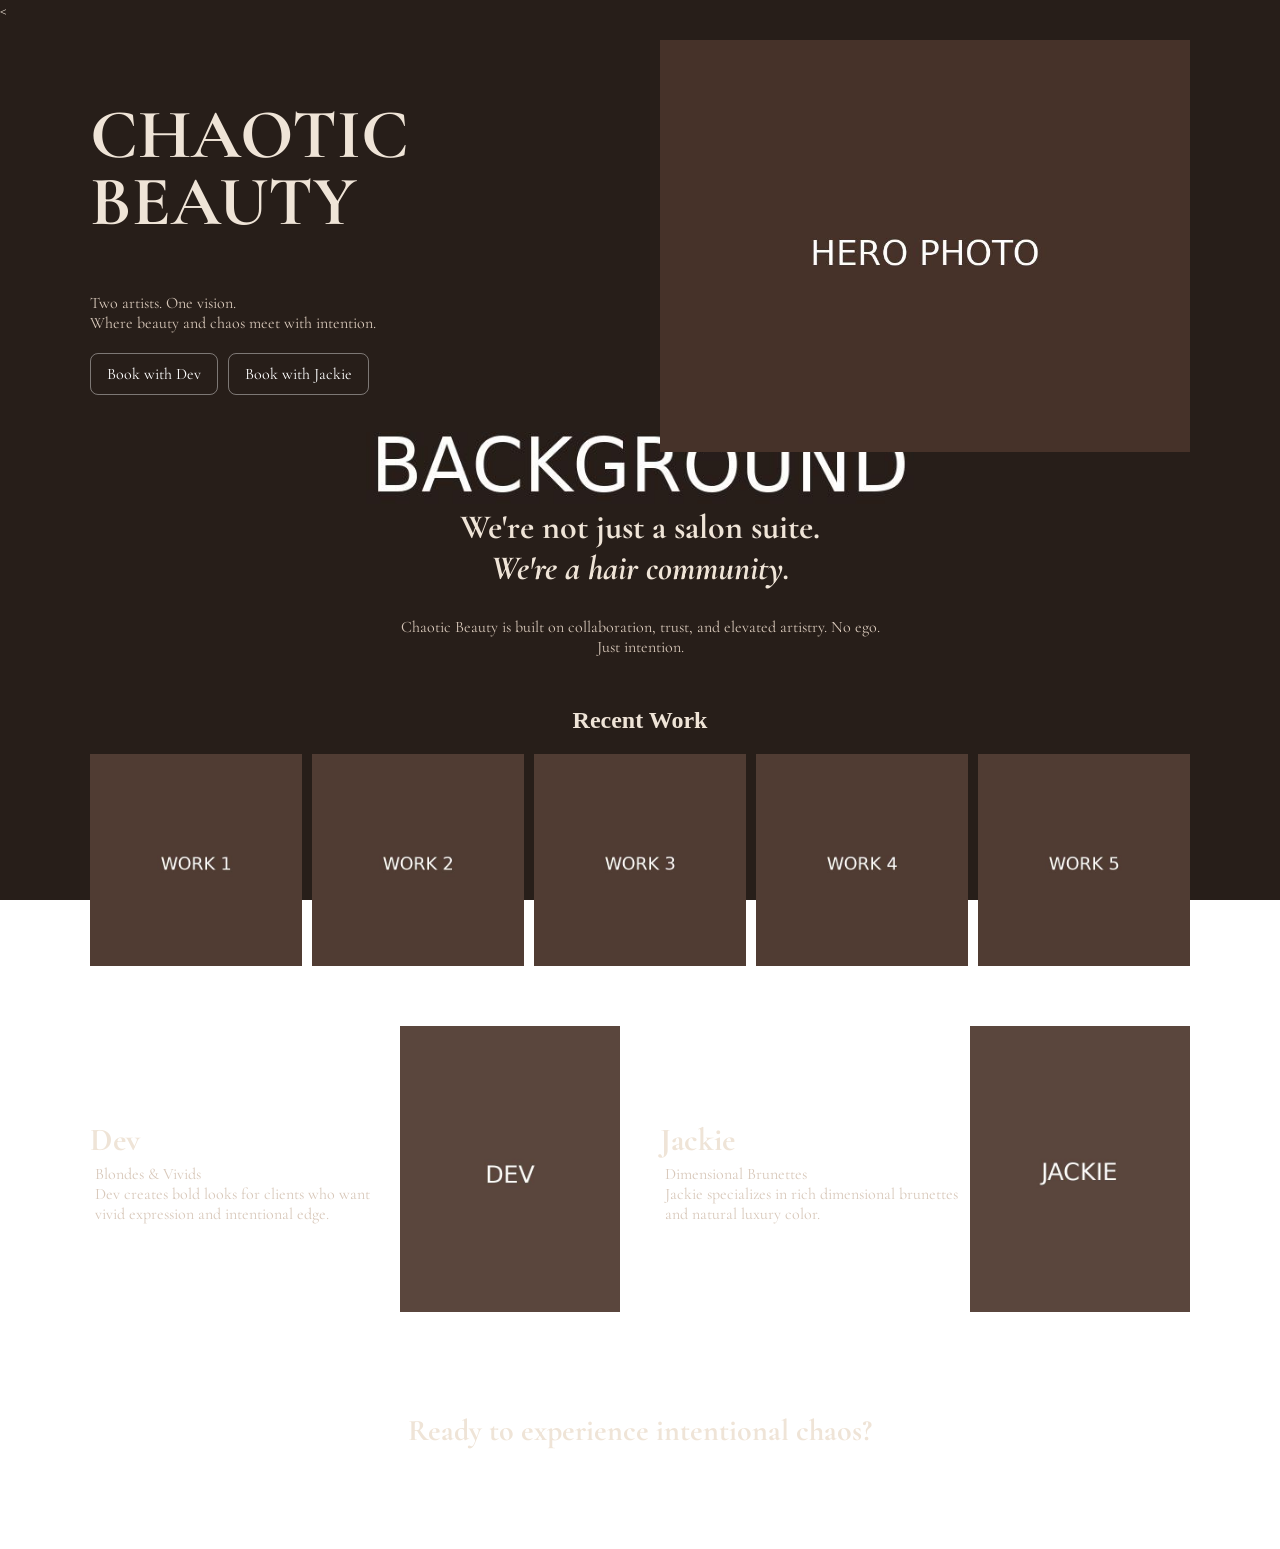
==== index.html @ 8126aed6 "Update index.html" ====
<!DOCTYPE html>
<html lang="en">
<head>
<meta charset="UTF-8">
<meta name="viewport" content="width=device-width, initial-scale=1.0">
<title>Chaotic Beauty</title>
<<link href="https://fonts.googleapis.com/css2?family=Cormorant+Garamond:wght@400;500;600&family=Inter:wght@300;400&display=swap" rel="stylesheet">
<style>
body{
margin:0;
font-family:'Cormorant Garamond', serif;
color:#efe4d7;
background:url('background.jpg') center/cover fixed;
}

.page{
width:92%;
max-width:1100px;
margin:auto;
}

.hero img{
width:100%;
margin-top:20px;
}

.hero-title{
font-family:'Cormorant Garamond', serif;
font-size:52px;
line-height:.95;
margin-top:20px;
text-transform:uppercase;
text-align:center;
}

.hero-sub{
text-align:center;
color:#d8c8ba;
margin:10px auto 20px;
max-width:400px;
}

.buttons{
display:flex;
justify-content:center;
gap:10px;
}

.btn{
border:1px solid rgba(255,255,255,.4);
padding:10px 16px;
border-radius:8px;
text-decoration:none;
color:#fff;
}

.statement{
text-align:center;
margin:50px auto;
}

.statement h2{
font-family:'Cormorant Garamond', serif;
font-size:34px;
}

.statement p{
color:#d8c8ba;
max-width:500px;
margin:auto;
}

.work-grid{
display:grid;
grid-template-columns:1fr 1fr;
gap:10px;
margin-top:20px;
}

.work-grid img{
width:100%;
}

.artists{
margin:50px 0;
}

.artist{
margin-bottom:40px;
text-align:center;
}

.artist img{
width:200px;
margin:10px auto;
}

.artist h3{
font-family:'Cormorant Garamond', serif;
font-size:32px;
margin:5px 0;
}

.artist p{
color:#d8c8ba;
max-width:300px;
margin:auto;
}

.cta{
text-align:center;
margin-bottom:60px;
}

.cta h2{
font-family:'Cormorant Garamond', serif;
font-size:30px;
margin-bottom:20px;
}

@media(min-width:768px){

.hero{
display:grid;
grid-template-columns:1fr 1fr;
gap:40px;
align-items:center;
}

.hero-title{
text-align:left;
font-size:70px;
}

.hero-sub{
text-align:left;
margin-left:0;
}

.buttons{
justify-content:flex-start;
}

.work-grid{
grid-template-columns:repeat(5,1fr);
}

.artists{
display:grid;
grid-template-columns:1fr 1fr;
gap:40px;
}

.artist{
text-align:left;
display:grid;
grid-template-columns:1fr 220px;
align-items:center;
}

.artist img{
width:220px;
}

}
</style>
</head>

<body>

<div class="page">

<section class="hero">
<div>
<h1 class="hero-title">Chaotic<br>Beauty</h1>
<p class="hero-sub">Two artists. One vision.<br>Where beauty and chaos meet with intention.</p>
<div class="buttons">
<a class="btn">Book with Dev</a>
<a class="btn">Book with Jackie</a>
</div>
</div>

<div>
<img src="hero.jpg">
</div>
</section>

<section class="statement">
<h2>We're not just a salon suite.<br><em>We're a hair community.</em></h2>
<p>Chaotic Beauty is built on collaboration, trust, and elevated artistry. No ego. Just intention.</p>
</section>

<section>
<h2 style="text-align:center;font-family:Playfair Display">Recent Work</h2>
<div class="work-grid">
<img src="work-1.jpg">
<img src="work-2.jpg">
<img src="work-3.jpg">
<img src="work-4.jpg">
<img src="work-5.jpg">
</div>
</section>

<section class="artists">

<div class="artist">
<div>
<h3>Dev</h3>
<p>Blondes & Vivids</p>
<p>Dev creates bold looks for clients who want vivid expression and intentional edge.</p>
</div>
<img src="dev.jpg">
</div>

<div class="artist">
<div>
<h3>Jackie</h3>
<p>Dimensional Brunettes</p>
<p>Jackie specializes in rich dimensional brunettes and natural luxury color.</p>
</div>
<img src="jackie.jpg">
</div>

</section>

<section class="cta">
<h2>Ready to experience intentional chaos?</h2>
<a class="btn">Book Now</a>
</section>

</div>

</body>
</html>
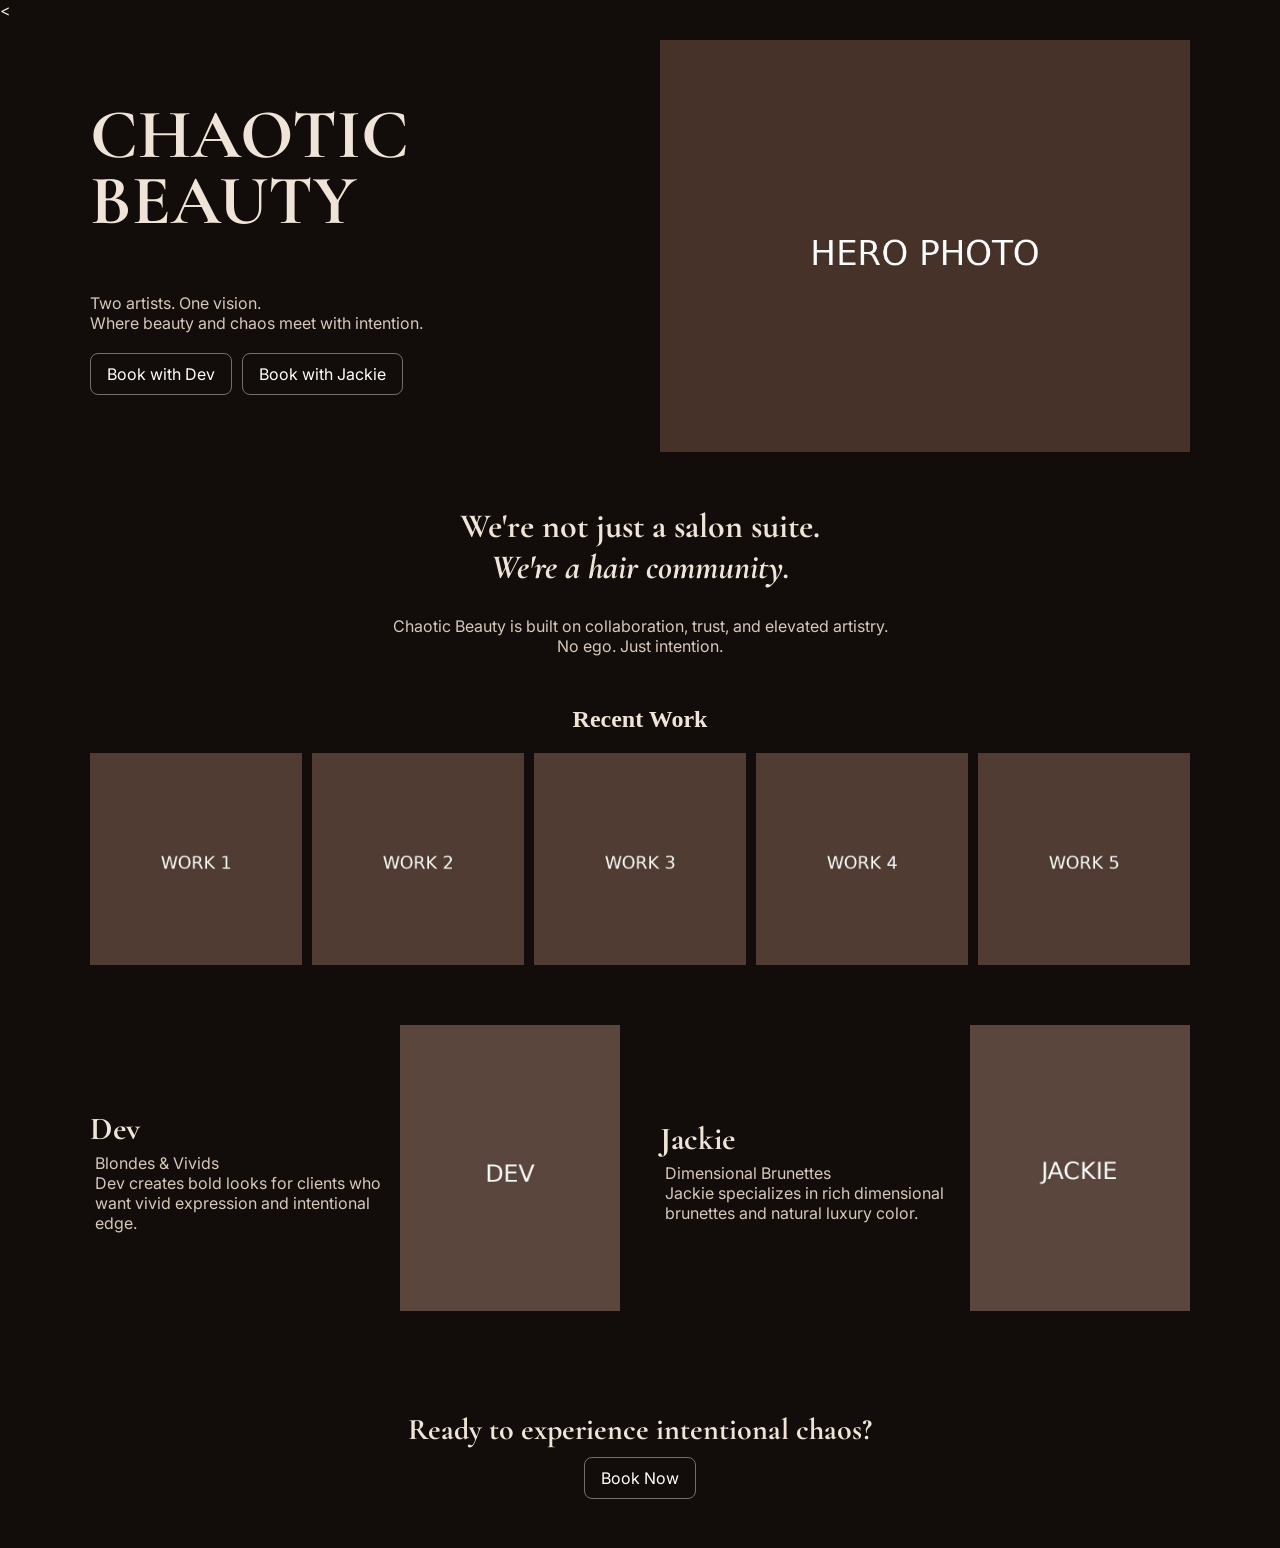
==== commit d336e632: "Update index.html" ====
--- a/index.html
+++ b/index.html
@@ -9,11 +9,27 @@
 <style>
 body{
 margin:0;
-font-family:'Cormorant Garamond', serif;
+font-family:Inter, sans-serif;
 color:#efe4d7;
-background:url('background.jpg') center/cover fixed;
-}
-
+background:#120d0a;
+}
+<div class="site-bg"></div>
+.site-bg{
+position:fixed;
+top:0;
+left:0;
+width:100%;
+height:100%;
+z-index:-1;
+
+background-image:
+linear-gradient(rgba(18,12,9,.55), rgba(18,12,9,.55)),
+url("background.jpg");
+
+background-size:cover;
+background-position:center;
+background-repeat:no-repeat;
+}
 .page{
 width:92%;
 max-width:1100px;
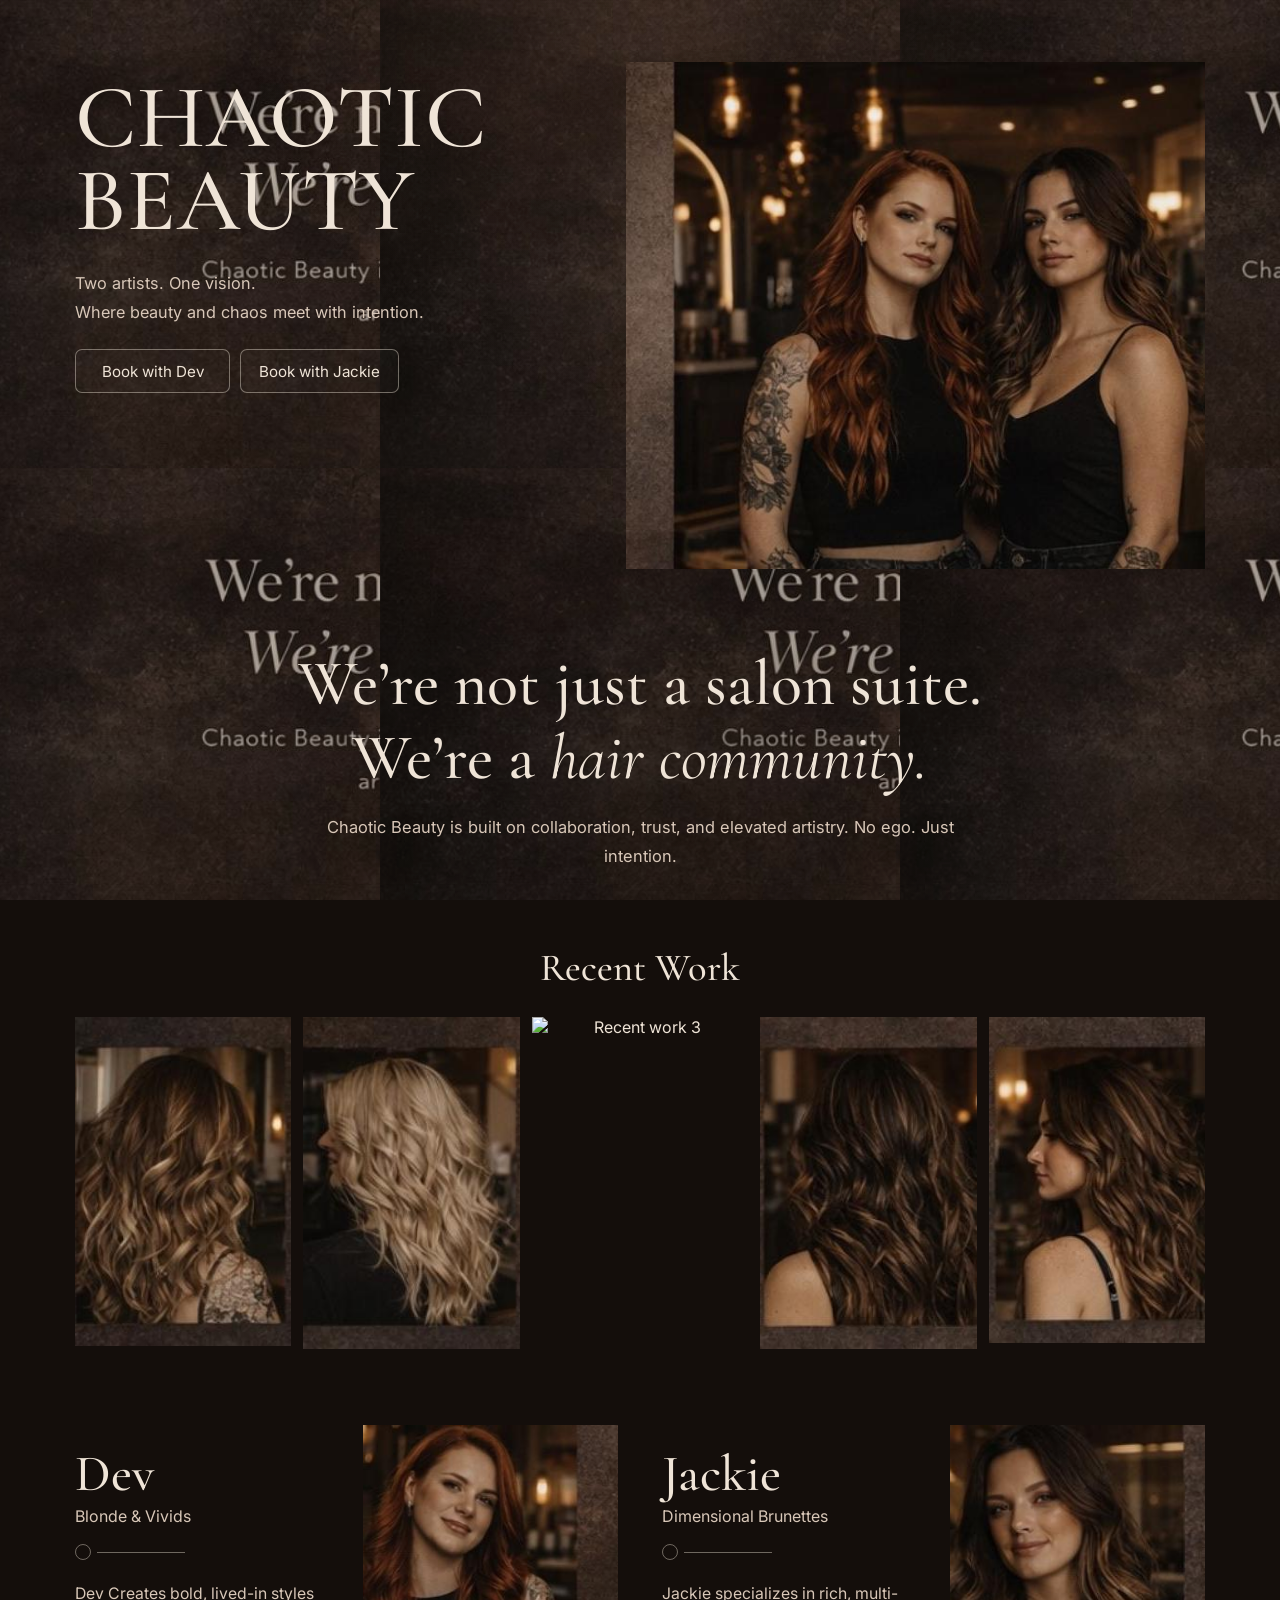
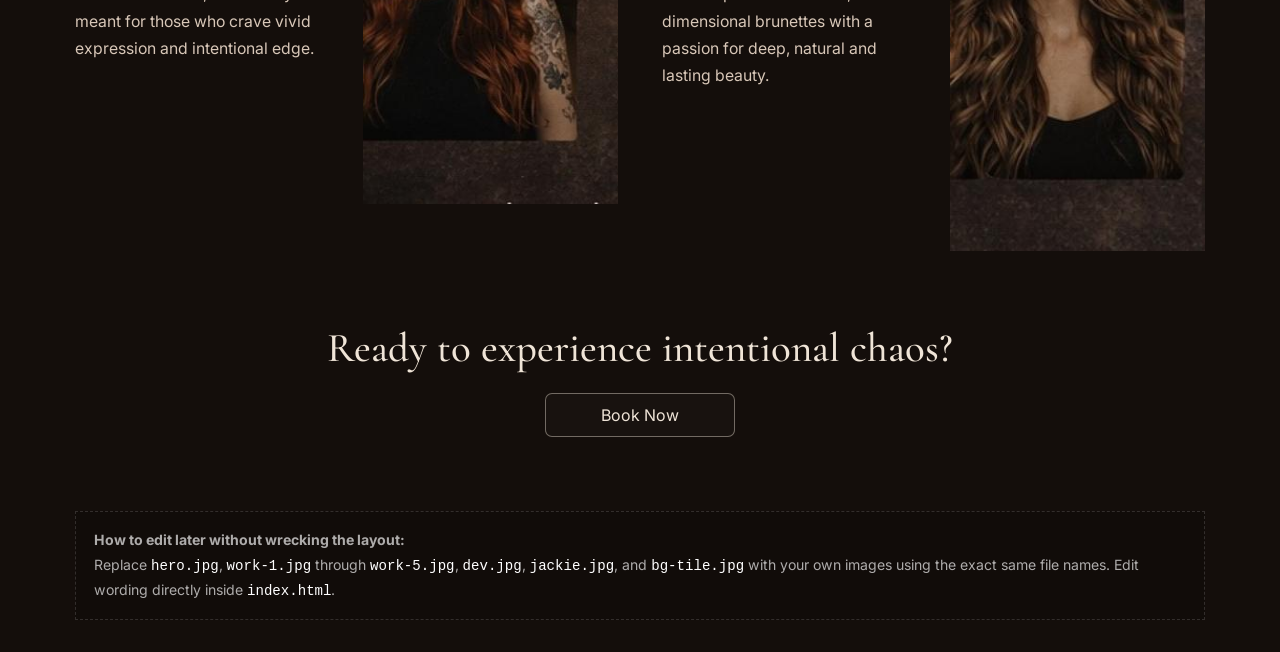
==== commit cd9bc98d: "Add files via upload" ====
--- a/index.html
+++ b/index.html
@@ -1,251 +1,431 @@
-
 <!DOCTYPE html>
 <html lang="en">
 <head>
-<meta charset="UTF-8">
-<meta name="viewport" content="width=device-width, initial-scale=1.0">
-<title>Chaotic Beauty</title>
-<<link href="https://fonts.googleapis.com/css2?family=Cormorant+Garamond:wght@400;500;600&family=Inter:wght@300;400&display=swap" rel="stylesheet">
-<style>
-body{
-margin:0;
-font-family:Inter, sans-serif;
-color:#efe4d7;
-background:#120d0a;
-}
-<div class="site-bg"></div>
-.site-bg{
-position:fixed;
-top:0;
-left:0;
-width:100%;
-height:100%;
-z-index:-1;
-
-background-image:
-linear-gradient(rgba(18,12,9,.55), rgba(18,12,9,.55)),
-url("background.jpg");
-
-background-size:cover;
-background-position:center;
-background-repeat:no-repeat;
-}
-.page{
-width:92%;
-max-width:1100px;
-margin:auto;
-}
-
-.hero img{
-width:100%;
-margin-top:20px;
-}
-
-.hero-title{
-font-family:'Cormorant Garamond', serif;
-font-size:52px;
-line-height:.95;
-margin-top:20px;
-text-transform:uppercase;
-text-align:center;
-}
-
-.hero-sub{
-text-align:center;
-color:#d8c8ba;
-margin:10px auto 20px;
-max-width:400px;
-}
-
-.buttons{
-display:flex;
-justify-content:center;
-gap:10px;
-}
-
-.btn{
-border:1px solid rgba(255,255,255,.4);
-padding:10px 16px;
-border-radius:8px;
-text-decoration:none;
-color:#fff;
-}
-
-.statement{
-text-align:center;
-margin:50px auto;
-}
-
-.statement h2{
-font-family:'Cormorant Garamond', serif;
-font-size:34px;
-}
-
-.statement p{
-color:#d8c8ba;
-max-width:500px;
-margin:auto;
-}
-
-.work-grid{
-display:grid;
-grid-template-columns:1fr 1fr;
-gap:10px;
-margin-top:20px;
-}
-
-.work-grid img{
-width:100%;
-}
-
-.artists{
-margin:50px 0;
-}
-
-.artist{
-margin-bottom:40px;
-text-align:center;
-}
-
-.artist img{
-width:200px;
-margin:10px auto;
-}
-
-.artist h3{
-font-family:'Cormorant Garamond', serif;
-font-size:32px;
-margin:5px 0;
-}
-
-.artist p{
-color:#d8c8ba;
-max-width:300px;
-margin:auto;
-}
-
-.cta{
-text-align:center;
-margin-bottom:60px;
-}
-
-.cta h2{
-font-family:'Cormorant Garamond', serif;
-font-size:30px;
-margin-bottom:20px;
-}
-
-@media(min-width:768px){
-
-.hero{
-display:grid;
-grid-template-columns:1fr 1fr;
-gap:40px;
-align-items:center;
-}
-
-.hero-title{
-text-align:left;
-font-size:70px;
-}
-
-.hero-sub{
-text-align:left;
-margin-left:0;
-}
-
-.buttons{
-justify-content:flex-start;
-}
-
-.work-grid{
-grid-template-columns:repeat(5,1fr);
-}
-
-.artists{
-display:grid;
-grid-template-columns:1fr 1fr;
-gap:40px;
-}
-
-.artist{
-text-align:left;
-display:grid;
-grid-template-columns:1fr 220px;
-align-items:center;
-}
-
-.artist img{
-width:220px;
-}
-
-}
-</style>
+  <meta charset="UTF-8" />
+  <meta name="viewport" content="width=device-width, initial-scale=1.0" />
+  <title>Chaotic Beauty</title>
+  <link rel="preconnect" href="https://fonts.googleapis.com">
+  <link rel="preconnect" href="https://fonts.gstatic.com" crossorigin>
+  <link href="https://fonts.googleapis.com/css2?family=Cormorant+Garamond:wght@400;500;600&family=Inter:wght@300;400;500&display=swap" rel="stylesheet">
+  <style>
+    :root{
+      --text:#efe4d7;
+      --muted:#d8c7b8;
+      --line:rgba(239,228,215,.42);
+      --max:1130px;
+    }
+
+    *{box-sizing:border-box;margin:0;padding:0}
+    html{scroll-behavior:smooth}
+    body{
+      font-family:'Inter',sans-serif;
+      color:var(--text);
+      background:#140e0b;
+      min-height:100vh;
+      overflow-x:hidden;
+      position:relative;
+    }
+
+    body::before{
+      content:"";
+      position:fixed;
+      inset:0;
+      background:
+        linear-gradient(rgba(16,10,8,.30), rgba(16,10,8,.30)),
+        url('bg-tile.jpg') center top / 520px auto repeat;
+      z-index:-2;
+    }
+
+    body::after{
+      content:"";
+      position:fixed;
+      inset:0;
+      background:
+        radial-gradient(circle at top, rgba(118,83,60,.18), transparent 36%),
+        radial-gradient(circle at bottom, rgba(0,0,0,.18), transparent 40%);
+      z-index:-1;
+      pointer-events:none;
+    }
+
+    .page{
+      width:min(var(--max), calc(100% - 42px));
+      margin:0 auto;
+      padding:62px 0 34px;
+    }
+
+    .hero{
+      display:grid;
+      grid-template-columns:0.92fr 1.08fr;
+      gap:58px;
+      align-items:start;
+      margin-bottom:78px;
+    }
+
+    .hero-copy{
+      padding-top:14px;
+      text-align:left;
+    }
+
+    .hero-title{
+      font-family:'Cormorant Garamond',serif;
+      font-weight:500;
+      text-transform:uppercase;
+      font-size:clamp(3.9rem, 7vw, 5.6rem);
+      line-height:.93;
+      letter-spacing:.01em;
+      margin-bottom:26px;
+    }
+
+    .hero-sub{
+      color:var(--muted);
+      font-size:1.02rem;
+      line-height:1.8;
+      margin-bottom:22px;
+      max-width:420px;
+    }
+
+    .hero-buttons{
+      display:flex;
+      gap:10px;
+      flex-wrap:wrap;
+    }
+
+    .btn{
+      display:inline-flex;
+      align-items:center;
+      justify-content:center;
+      min-height:44px;
+      min-width:155px;
+      padding:10px 18px;
+      border:1.3px solid var(--line);
+      border-radius:7px;
+      color:var(--text);
+      text-decoration:none;
+      font-size:.95rem;
+      line-height:1;
+      background:rgba(255,255,255,.02);
+    }
+
+    .hero-image{
+      width:100%;
+      height:auto;
+      display:block;
+    }
+
+    .statement{
+      text-align:center;
+      max-width:930px;
+      margin:0 auto 74px;
+    }
+
+    .statement h2{
+      font-family:'Cormorant Garamond',serif;
+      font-weight:500;
+      font-size:clamp(3rem, 5vw, 4.2rem);
+      line-height:1.16;
+      margin-bottom:18px;
+    }
+
+    .statement em{
+      font-style:italic;
+      font-weight:400;
+    }
+
+    .statement p{
+      color:var(--muted);
+      max-width:660px;
+      margin:0 auto;
+      font-size:1.03rem;
+      line-height:1.75;
+    }
+
+    .recent{
+      text-align:center;
+      margin-bottom:76px;
+    }
+
+    .recent h3{
+      font-family:'Cormorant Garamond',serif;
+      font-weight:500;
+      font-size:clamp(2.1rem, 3vw, 2.9rem);
+      margin-bottom:26px;
+    }
+
+    .work-grid{
+      display:grid;
+      grid-template-columns:repeat(5, 1fr);
+      gap:12px;
+    }
+
+    .work-grid img{
+      width:100%;
+      height:auto;
+      display:block;
+    }
+
+    .artists{
+      display:grid;
+      grid-template-columns:1fr 1fr;
+      gap:44px;
+      align-items:start;
+      margin-bottom:72px;
+    }
+
+    .artist{
+      display:grid;
+      grid-template-columns:1fr 255px;
+      gap:24px;
+      align-items:start;
+    }
+
+    .artist-info{
+      padding-top:24px;
+      text-align:left;
+    }
+
+    .artist-name{
+      font-family:'Cormorant Garamond',serif;
+      font-weight:500;
+      font-size:clamp(2.4rem, 4vw, 3.5rem);
+      line-height:1;
+      margin-bottom:6px;
+    }
+
+    .artist-specialty{
+      color:var(--muted);
+      font-size:1rem;
+      margin-bottom:18px;
+    }
+
+    .artist-rule{
+      display:flex;
+      align-items:center;
+      gap:6px;
+      margin-bottom:20px;
+    }
+
+    .artist-rule::before{
+      content:"";
+      width:14px;
+      height:14px;
+      border:1.3px solid var(--line);
+      border-radius:50%;
+      flex:0 0 auto;
+    }
+
+    .artist-rule::after{
+      content:"";
+      width:88px;
+      height:1.3px;
+      background:var(--line);
+      flex:0 0 auto;
+    }
+
+    .artist-bio{
+      color:var(--muted);
+      font-size:.99rem;
+      line-height:1.72;
+      max-width:250px;
+    }
+
+    .artist img{
+      width:100%;
+      height:auto;
+      display:block;
+    }
+
+    .cta{
+      text-align:center;
+      padding-bottom:12px;
+    }
+
+    .cta h2{
+      font-family:'Cormorant Garamond',serif;
+      font-weight:500;
+      font-size:clamp(2.2rem, 3.2vw, 3.1rem);
+      margin-bottom:20px;
+    }
+
+    .cta .btn{
+      min-width:190px;
+      font-size:1rem;
+    }
+
+    .note{
+      width:min(var(--max), calc(100% - 42px));
+      margin:28px auto 34px;
+      border:1px dashed rgba(255,255,255,.14);
+      background:rgba(0,0,0,.12);
+      color:rgba(255,255,255,.66);
+      padding:16px 18px;
+      font-size:.88rem;
+      line-height:1.72;
+    }
+
+    code{
+      color:#fff;
+      font-family:ui-monospace, SFMono-Regular, Menlo, monospace;
+    }
+
+    @media (max-width: 760px){
+      .page{
+        width:min(calc(100% - 24px), var(--max));
+        padding-top:24px;
+      }
+
+      body::before{
+        background:
+          linear-gradient(rgba(16,10,8,.30), rgba(16,10,8,.30)),
+          url('bg-tile.jpg') center top / 380px auto repeat;
+      }
+
+      .hero{
+        grid-template-columns:1fr;
+        gap:22px;
+        margin-bottom:48px;
+      }
+
+      .hero-copy{
+        text-align:center;
+        padding-top:0;
+      }
+
+      .hero-title{
+        font-size:3.7rem;
+        margin-bottom:18px;
+      }
+
+      .hero-sub{
+        max-width:none;
+        margin-bottom:18px;
+      }
+
+      .hero-buttons{
+        justify-content:center;
+      }
+
+      .statement{
+        margin-bottom:48px;
+      }
+
+      .statement h2{
+        font-size:2.7rem;
+      }
+
+      .recent{
+        margin-bottom:52px;
+      }
+
+      .recent h3{
+        margin-bottom:18px;
+      }
+
+      .work-grid{
+        grid-template-columns:1fr 1fr;
+        gap:10px;
+      }
+
+      .artists{
+        grid-template-columns:1fr;
+        gap:34px;
+        margin-bottom:50px;
+      }
+
+      .artist{
+        grid-template-columns:1fr;
+        gap:18px;
+      }
+
+      .artist-info{
+        padding-top:0;
+        max-width:300px;
+        margin:0 auto;
+      }
+
+      .artist img{
+        max-width:260px;
+        margin:0 auto;
+      }
+
+      .cta h2{
+        font-size:2.2rem;
+      }
+
+      .note{
+        width:min(calc(100% - 24px), var(--max));
+      }
+    }
+  </style>
 </head>
-
 <body>
-
-<div class="page">
-
-<section class="hero">
-<div>
-<h1 class="hero-title">Chaotic<br>Beauty</h1>
-<p class="hero-sub">Two artists. One vision.<br>Where beauty and chaos meet with intention.</p>
-<div class="buttons">
-<a class="btn">Book with Dev</a>
-<a class="btn">Book with Jackie</a>
-</div>
-</div>
-
-<div>
-<img src="hero.jpg">
-</div>
-</section>
-
-<section class="statement">
-<h2>We're not just a salon suite.<br><em>We're a hair community.</em></h2>
-<p>Chaotic Beauty is built on collaboration, trust, and elevated artistry. No ego. Just intention.</p>
-</section>
-
-<section>
-<h2 style="text-align:center;font-family:Playfair Display">Recent Work</h2>
-<div class="work-grid">
-<img src="work-1.jpg">
-<img src="work-2.jpg">
-<img src="work-3.jpg">
-<img src="work-4.jpg">
-<img src="work-5.jpg">
-</div>
-</section>
-
-<section class="artists">
-
-<div class="artist">
-<div>
-<h3>Dev</h3>
-<p>Blondes & Vivids</p>
-<p>Dev creates bold looks for clients who want vivid expression and intentional edge.</p>
-</div>
-<img src="dev.jpg">
-</div>
-
-<div class="artist">
-<div>
-<h3>Jackie</h3>
-<p>Dimensional Brunettes</p>
-<p>Jackie specializes in rich dimensional brunettes and natural luxury color.</p>
-</div>
-<img src="jackie.jpg">
-</div>
-
-</section>
-
-<section class="cta">
-<h2>Ready to experience intentional chaos?</h2>
-<a class="btn">Book Now</a>
-</section>
-
-</div>
-
+  <main class="page">
+
+    <section class="hero">
+      <div class="hero-copy">
+        <h1 class="hero-title">Chaotic<br>Beauty</h1>
+        <p class="hero-sub">
+          Two artists. One vision.<br>
+          Where beauty and chaos meet with intention.
+        </p>
+        <div class="hero-buttons">
+          <a class="btn" href="#book">Book with Dev</a>
+          <a class="btn" href="#book">Book with Jackie</a>
+        </div>
+      </div>
+
+      <div class="hero-image-wrap">
+        <img class="hero-image" src="hero.jpg" alt="Dev and Jackie hero">
+      </div>
+    </section>
+
+    <section class="statement">
+      <h2>We’re not just a salon suite.<br>We’re a <em>hair community.</em></h2>
+      <p>Chaotic Beauty is built on collaboration, trust, and elevated artistry. No ego. Just intention.</p>
+    </section>
+
+    <section class="recent" id="work">
+      <h3>Recent Work</h3>
+      <div class="work-grid">
+        <img src="work-1.jpg" alt="Recent work 1">
+        <img src="work-2.jpg" alt="Recent work 2">
+        <img src="work-3.jpg" alt="Recent work 3">
+        <img src="work-4.jpg" alt="Recent work 4">
+        <img src="work-5.jpg" alt="Recent work 5">
+      </div>
+    </section>
+
+    <section class="artists" id="artists">
+      <article class="artist">
+        <div class="artist-info">
+          <h3 class="artist-name">Dev</h3>
+          <div class="artist-specialty">Blonde &amp; Vivids</div>
+          <div class="artist-rule"></div>
+          <p class="artist-bio">Dev Creates bold, lived-in styles meant for those who crave vivid expression and intentional edge.</p>
+        </div>
+        <img src="dev.jpg" alt="Dev portrait">
+      </article>
+
+      <article class="artist">
+        <div class="artist-info">
+          <h3 class="artist-name">Jackie</h3>
+          <div class="artist-specialty">Dimensional Brunettes</div>
+          <div class="artist-rule"></div>
+          <p class="artist-bio">Jackie specializes in rich, multi-dimensional brunettes with a passion for deep, natural and lasting beauty.</p>
+        </div>
+        <img src="jackie.jpg" alt="Jackie portrait">
+      </article>
+    </section>
+
+    <section class="cta" id="book">
+      <h2>Ready to experience intentional chaos?</h2>
+      <a class="btn" href="#">Book Now</a>
+    </section>
+
+  </main>
+
+  <div class="note">
+    <strong>How to edit later without wrecking the layout:</strong><br>
+    Replace <code>hero.jpg</code>, <code>work-1.jpg</code> through <code>work-5.jpg</code>, <code>dev.jpg</code>, <code>jackie.jpg</code>, and <code>bg-tile.jpg</code> with your own images using the exact same file names. Edit wording directly inside <code>index.html</code>.
+  </div>
 </body>
 </html>
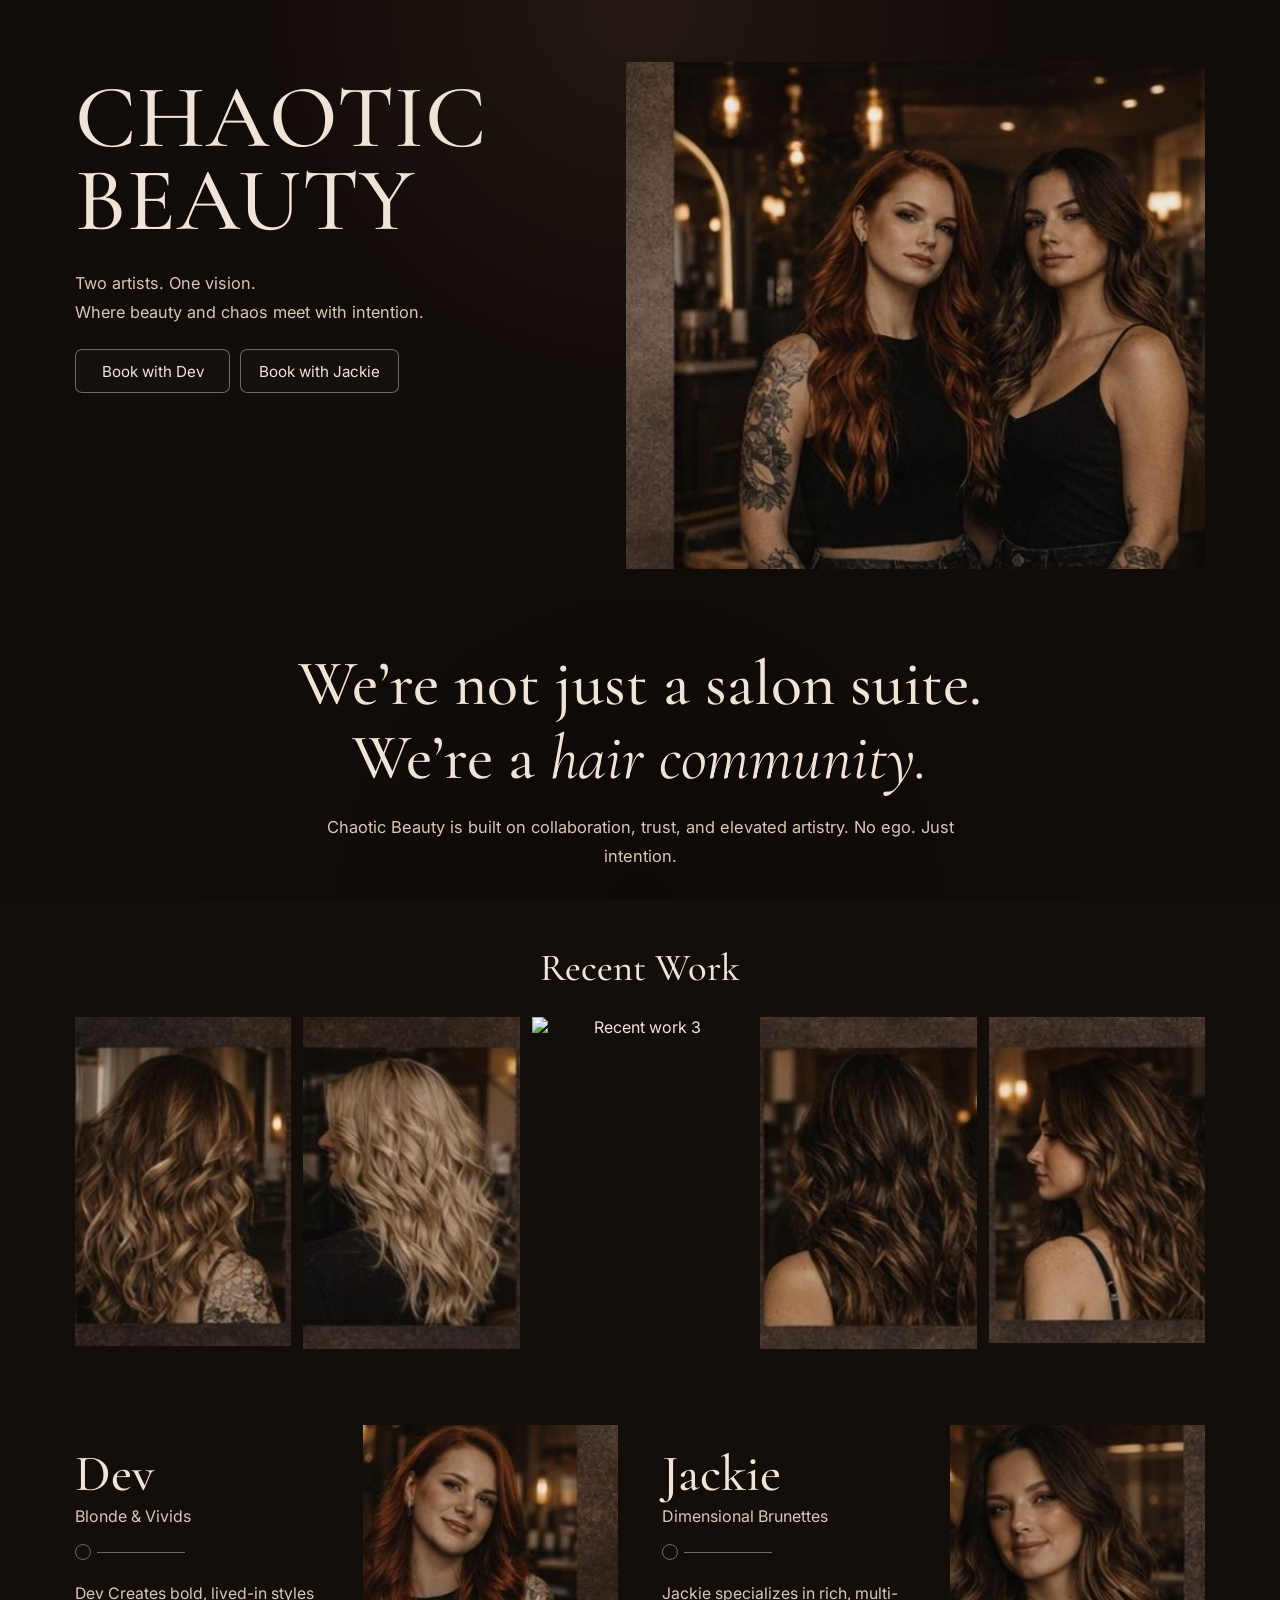
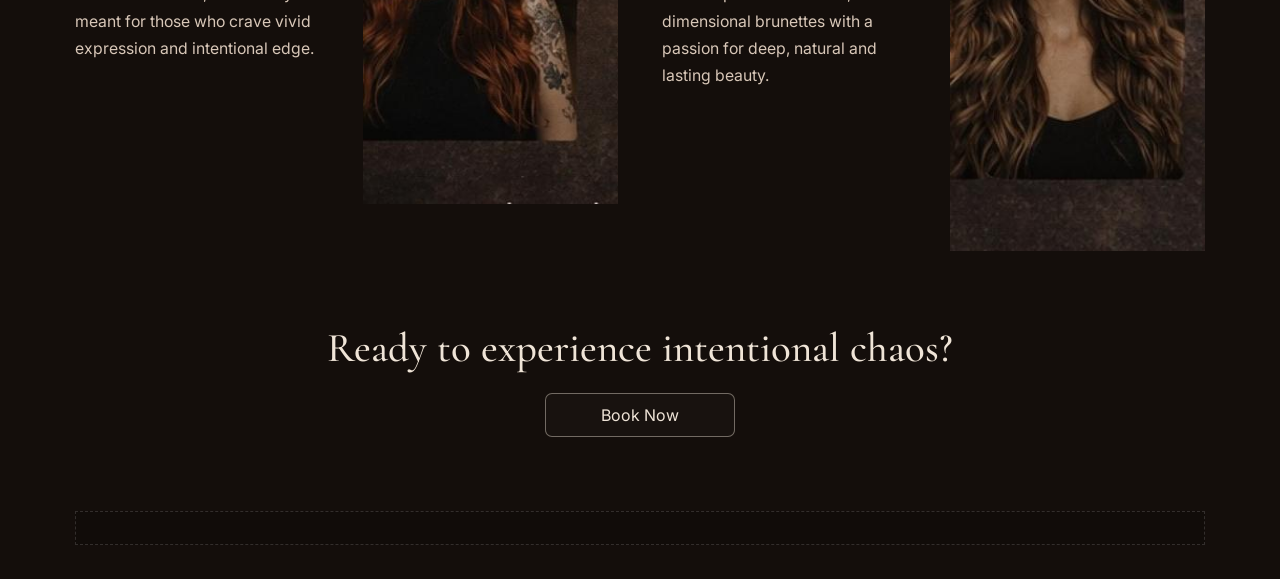
==== commit cbd0e580: "Update index.html" ====
--- a/index.html
+++ b/index.html
@@ -424,8 +424,5 @@
   </main>
 
   <div class="note">
-    <strong>How to edit later without wrecking the layout:</strong><br>
-    Replace <code>hero.jpg</code>, <code>work-1.jpg</code> through <code>work-5.jpg</code>, <code>dev.jpg</code>, <code>jackie.jpg</code>, and <code>bg-tile.jpg</code> with your own images using the exact same file names. Edit wording directly inside <code>index.html</code>.
-  </div>
 </body>
 </html>
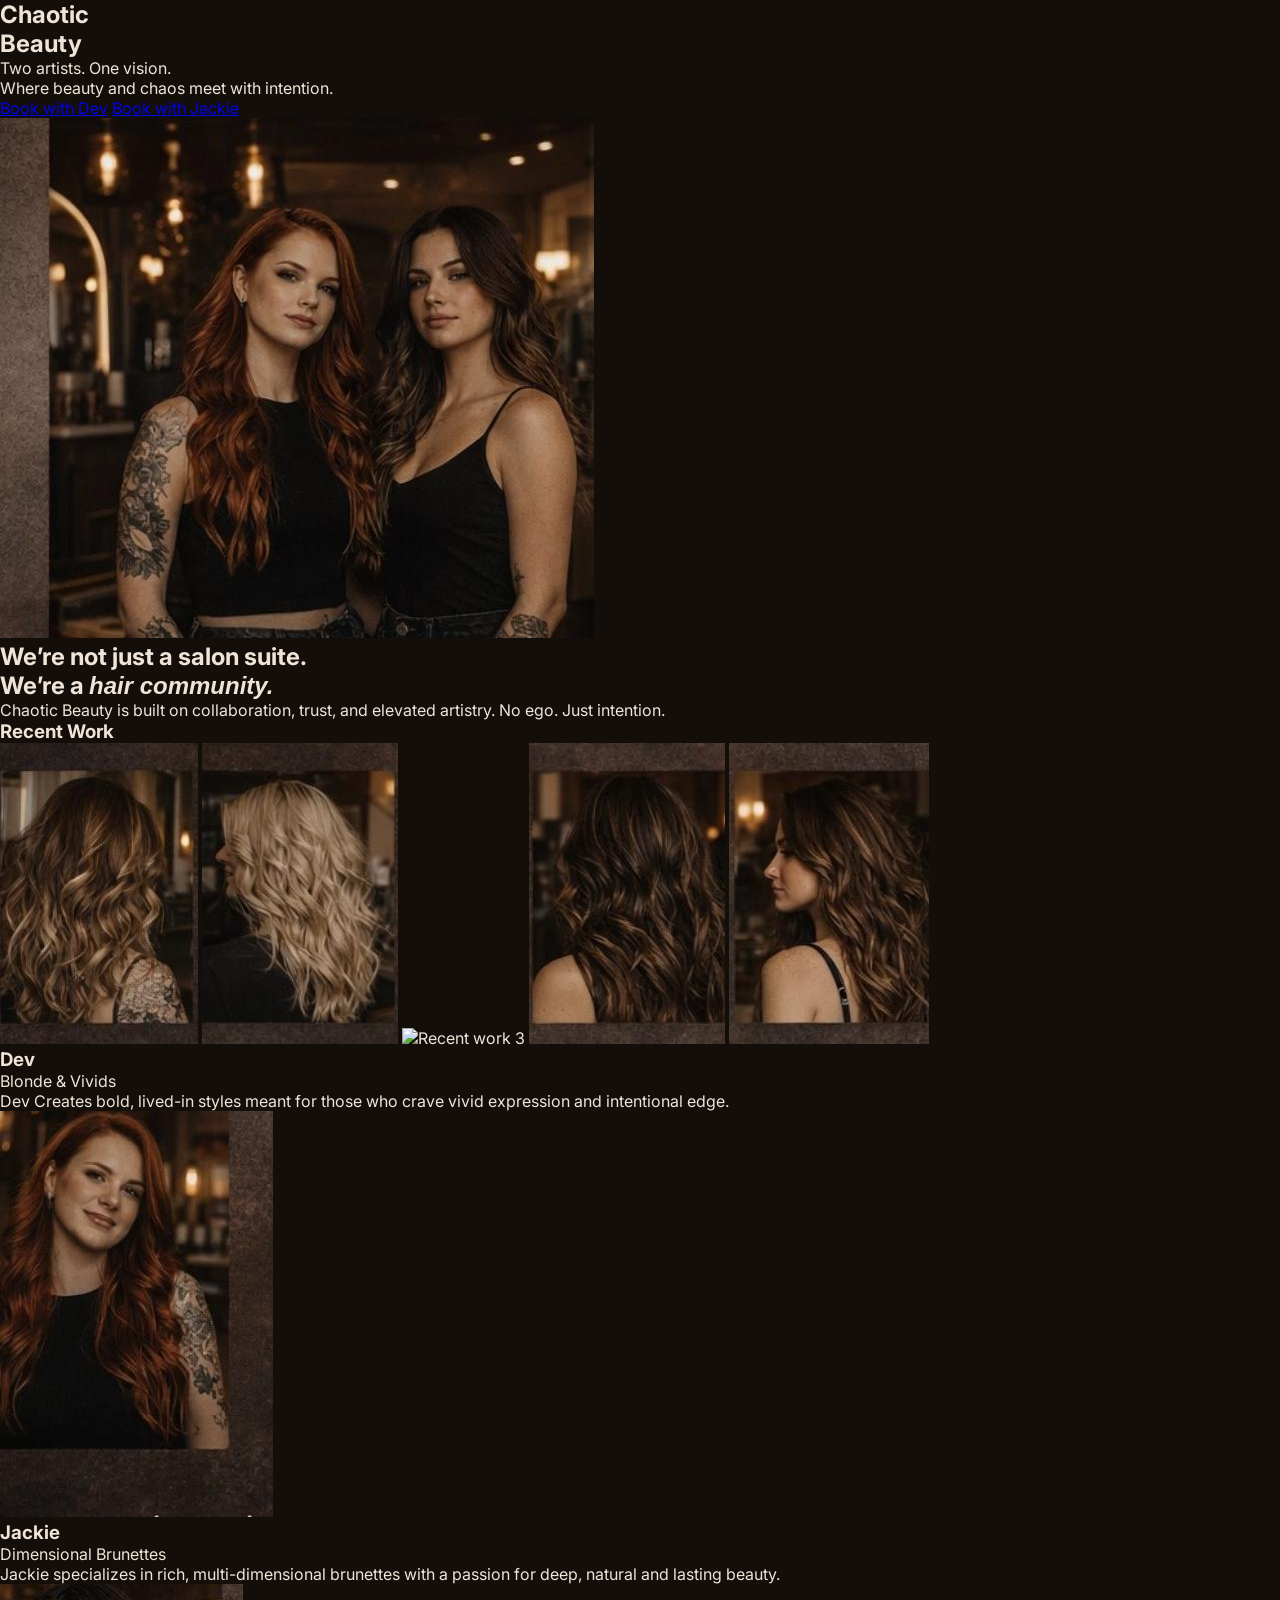
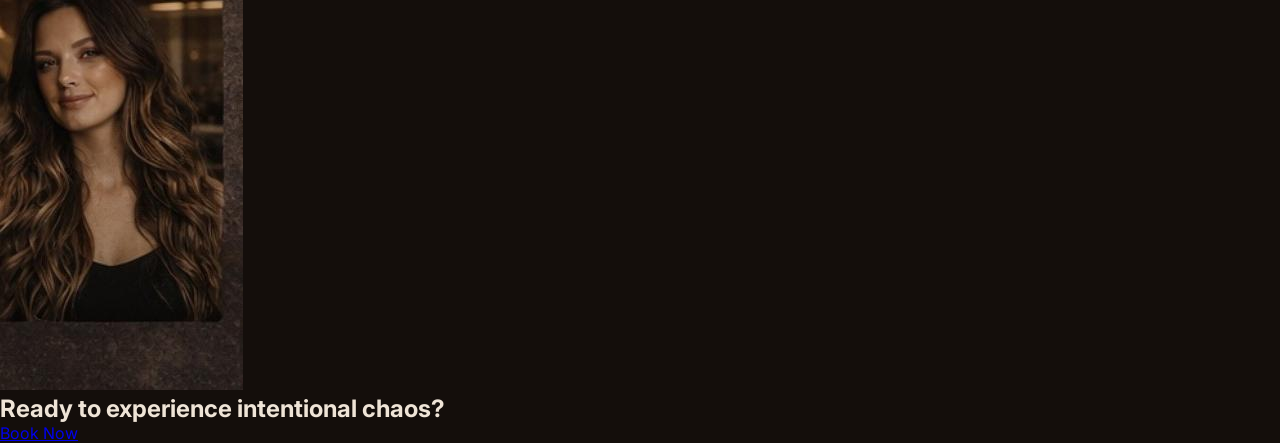
==== commit 3b43ba00: "Update index.html" ====
--- a/index.html
+++ b/index.html
@@ -31,10 +31,9 @@
       position:fixed;
       inset:0;
       background:
-        linear-gradient(rgba(16,10,8,.30), rgba(16,10,8,.30)),
-        url('bg-tile.jpg') center top / 520px auto repeat;
-      z-index:-2;
-    }
+        body{
+background:url('bg-title.jpg') center/cover no-repeat fixed;
+}
 
     body::after{
       content:"";
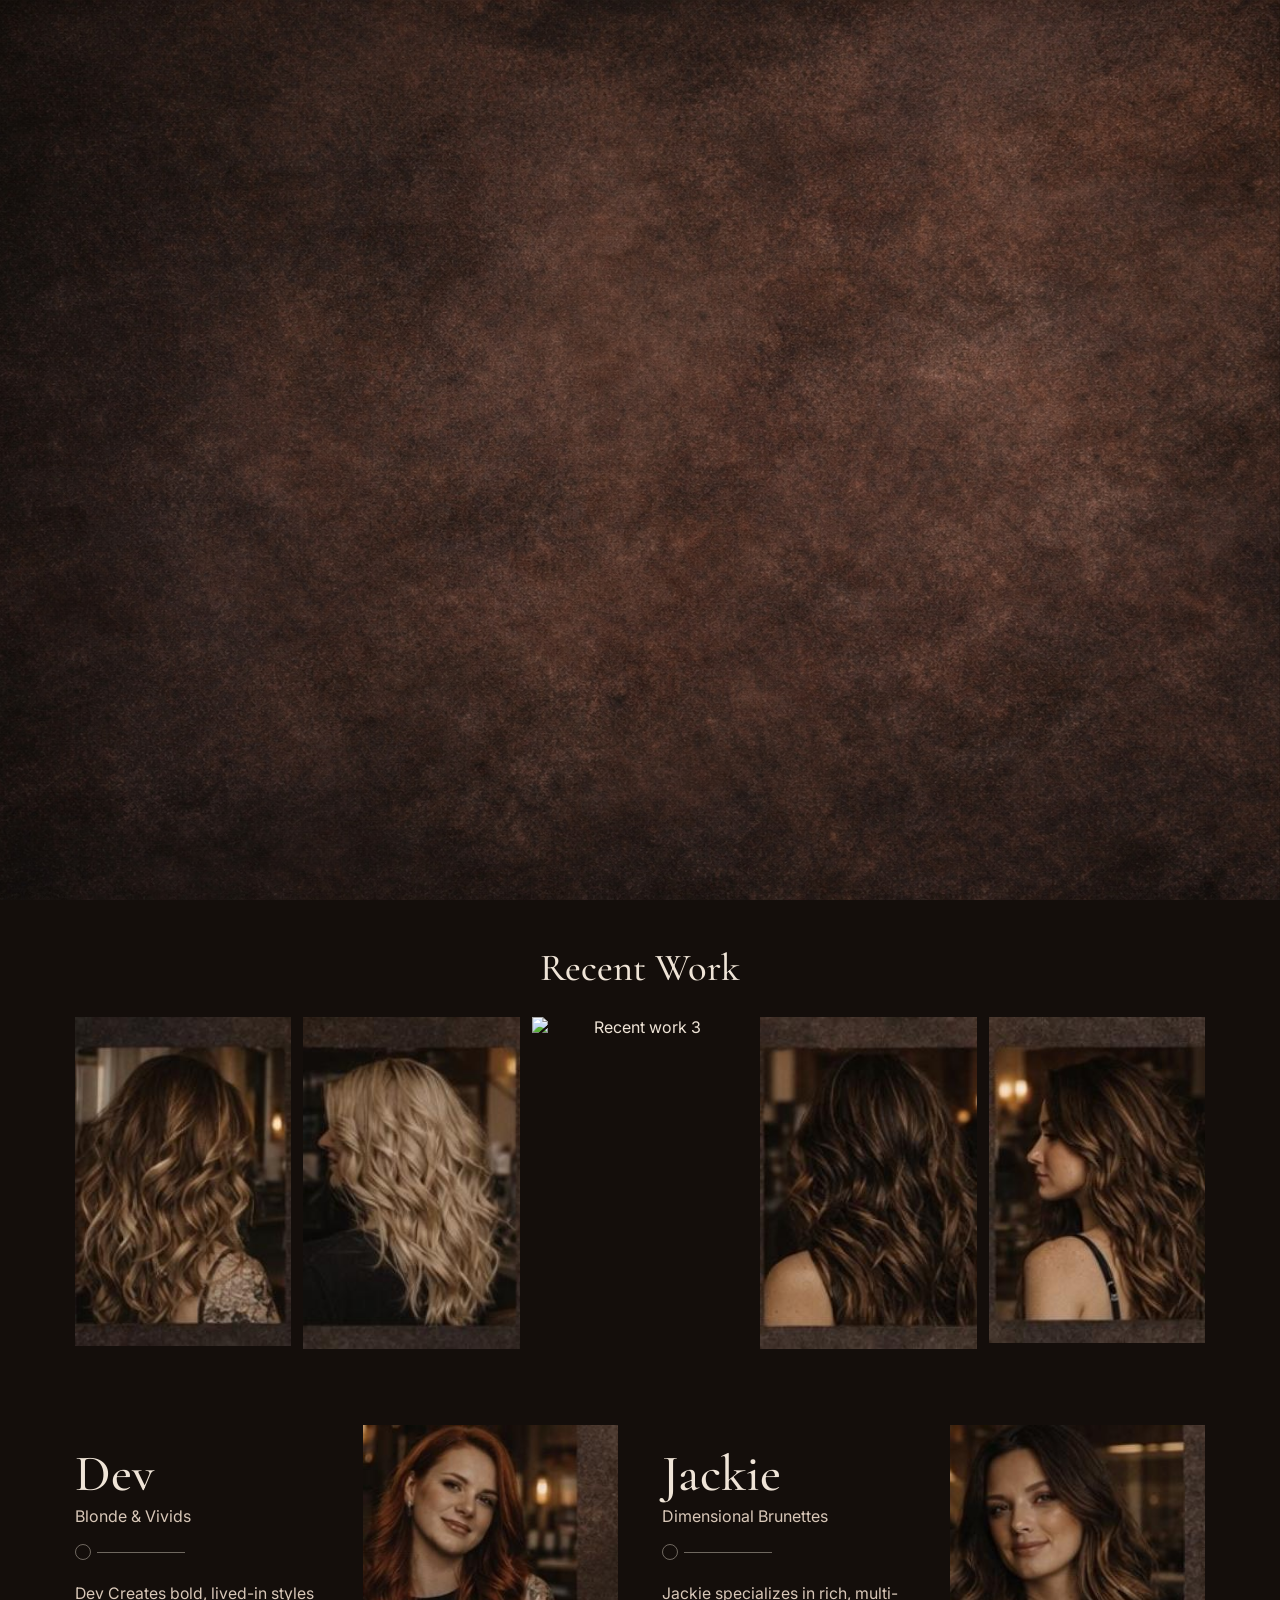
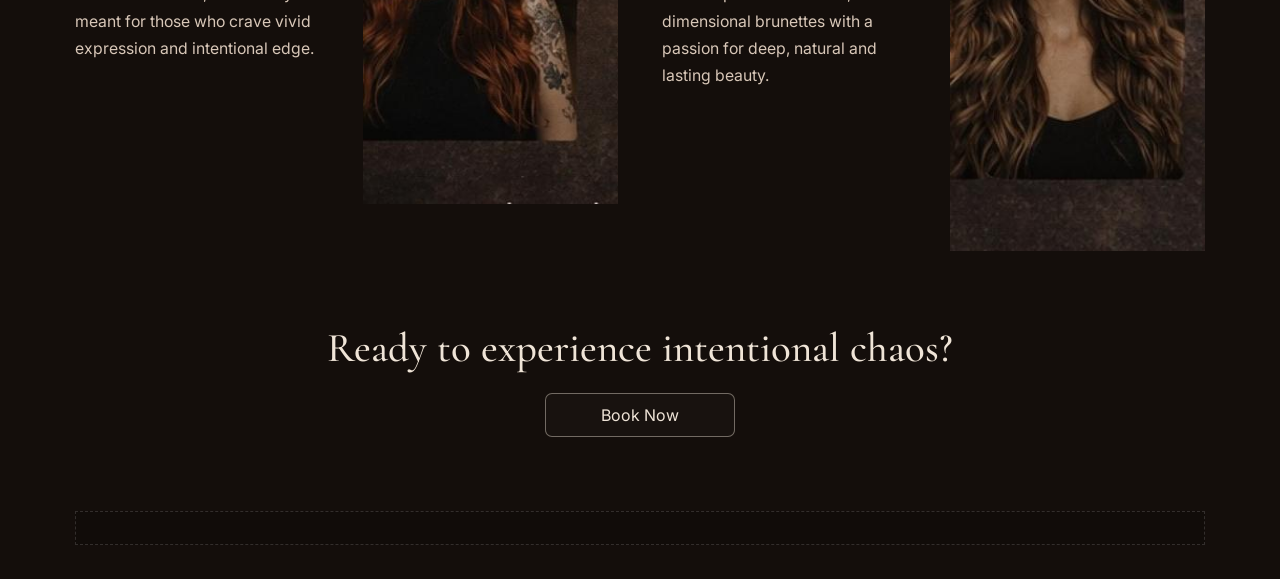
==== commit da0481d7: "Update index.html" ====
--- a/index.html
+++ b/index.html
@@ -25,15 +25,13 @@
       overflow-x:hidden;
       position:relative;
     }
-
-    body::before{
-      content:"";
-      position:fixed;
-      inset:0;
-      background:
-        body{
-background:url('bg-title.jpg') center/cover no-repeat fixed;
+     body::before{
+     content:"";
+     position:fixed;
+    inset:0;
+    background:url('bg-title.jpg') center/cover no-repeat;
 }
+    
 
     body::after{
       content:"";
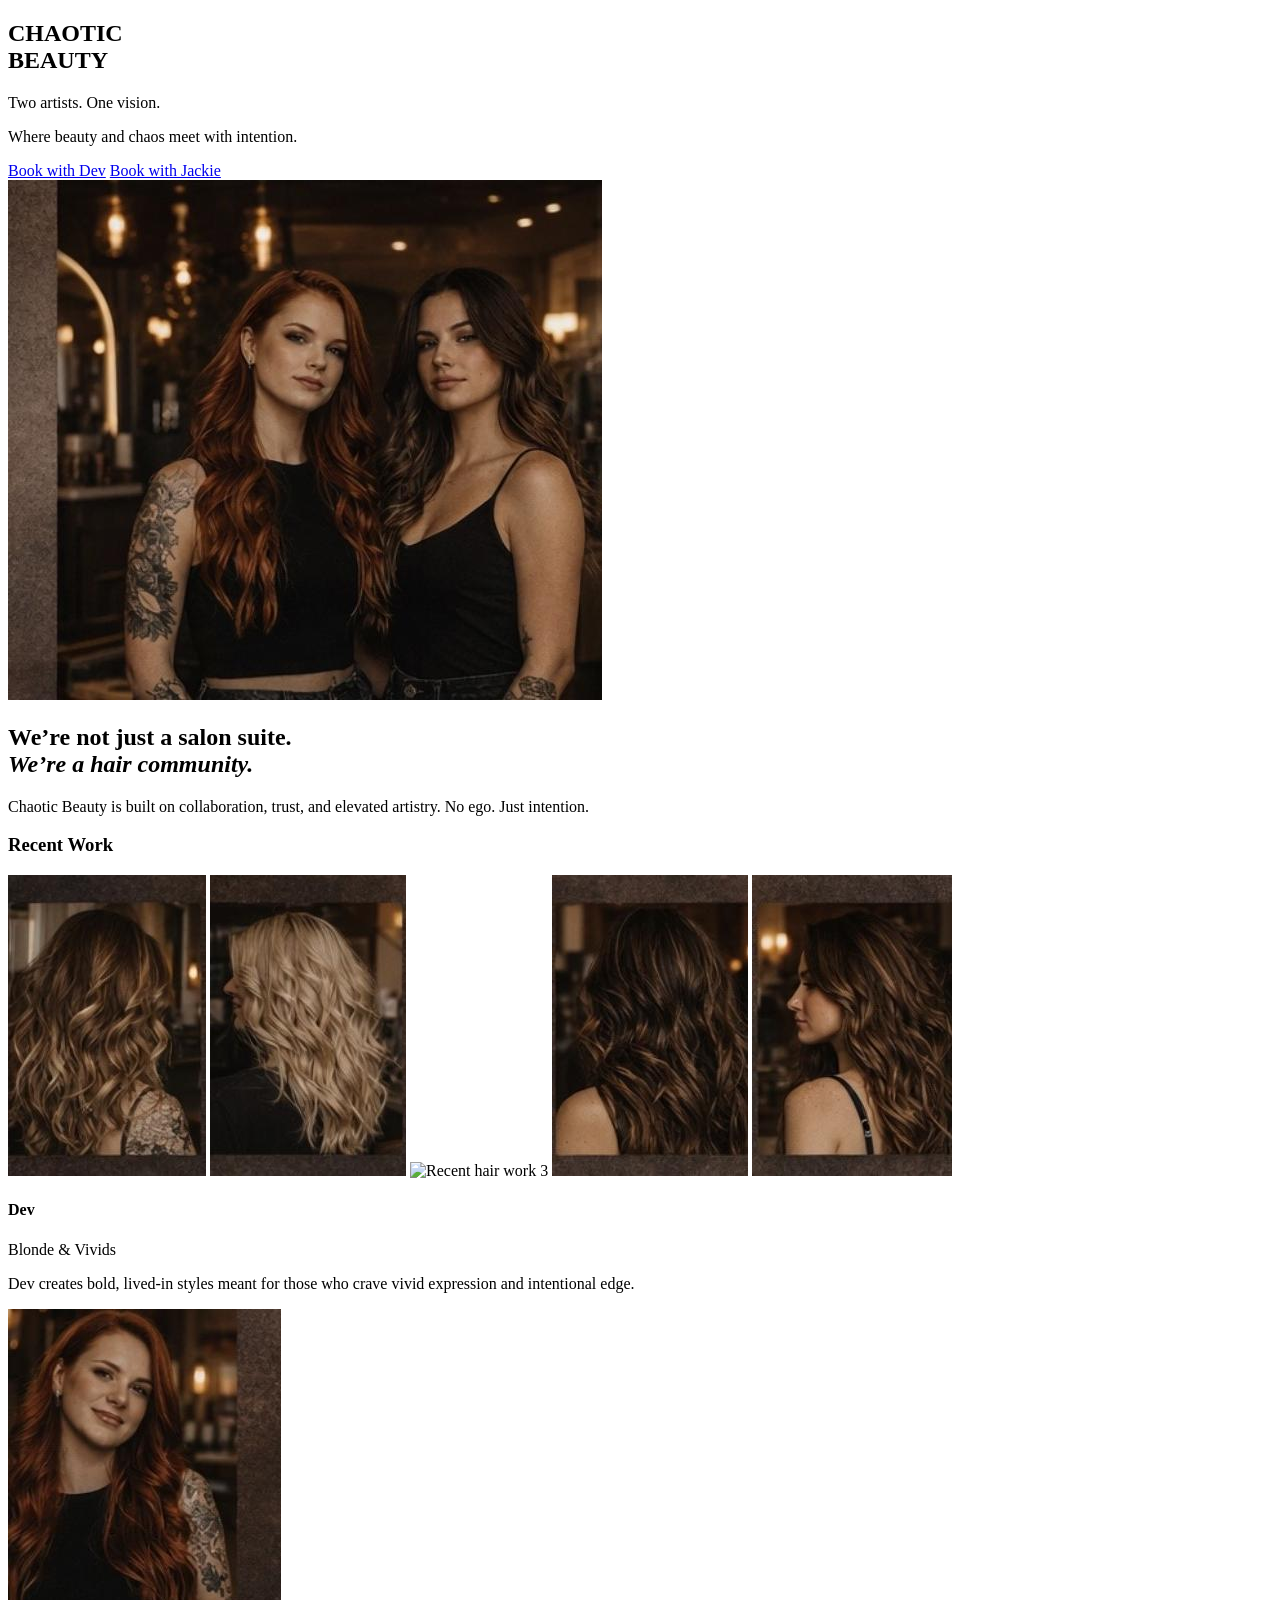
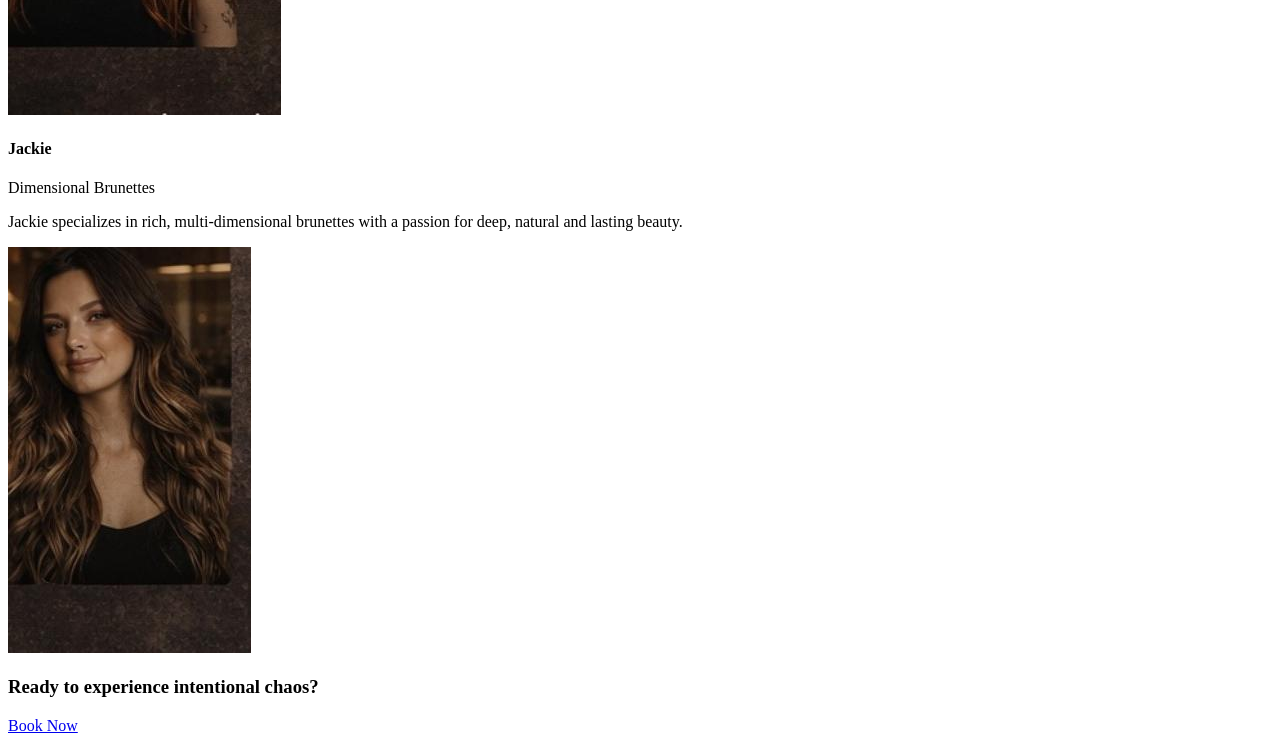
==== commit 67ba1f71: "Create index.html" ====
--- a/index.html
+++ b/index.html
@@ -4,422 +4,90 @@
   <meta charset="UTF-8" />
   <meta name="viewport" content="width=device-width, initial-scale=1.0" />
   <title>Chaotic Beauty</title>
+
   <link rel="preconnect" href="https://fonts.googleapis.com">
   <link rel="preconnect" href="https://fonts.gstatic.com" crossorigin>
-  <link href="https://fonts.googleapis.com/css2?family=Cormorant+Garamond:wght@400;500;600&family=Inter:wght@300;400;500&display=swap" rel="stylesheet">
-  <style>
-    :root{
-      --text:#efe4d7;
-      --muted:#d8c7b8;
-      --line:rgba(239,228,215,.42);
-      --max:1130px;
-    }
+  <link href="https://fonts.googleapis.com/css2?family=Cormorant+Garamond:wght@400;500;600;700&family=Inter:wght@300;400;500;600&display=swap" rel="stylesheet">
 
-    *{box-sizing:border-box;margin:0;padding:0}
-    html{scroll-behavior:smooth}
-    body{
-      font-family:'Inter',sans-serif;
-      color:var(--text);
-      background:#140e0b;
-      min-height:100vh;
-      overflow-x:hidden;
-      position:relative;
-    }
-     body::before{
-     content:"";
-     position:fixed;
-    inset:0;
-    background:url('bg-title.jpg') center/cover no-repeat;
-}
-    
-
-    body::after{
-      content:"";
-      position:fixed;
-      inset:0;
-      background:
-        radial-gradient(circle at top, rgba(118,83,60,.18), transparent 36%),
-        radial-gradient(circle at bottom, rgba(0,0,0,.18), transparent 40%);
-      z-index:-1;
-      pointer-events:none;
-    }
-
-    .page{
-      width:min(var(--max), calc(100% - 42px));
-      margin:0 auto;
-      padding:62px 0 34px;
-    }
-
-    .hero{
-      display:grid;
-      grid-template-columns:0.92fr 1.08fr;
-      gap:58px;
-      align-items:start;
-      margin-bottom:78px;
-    }
-
-    .hero-copy{
-      padding-top:14px;
-      text-align:left;
-    }
-
-    .hero-title{
-      font-family:'Cormorant Garamond',serif;
-      font-weight:500;
-      text-transform:uppercase;
-      font-size:clamp(3.9rem, 7vw, 5.6rem);
-      line-height:.93;
-      letter-spacing:.01em;
-      margin-bottom:26px;
-    }
-
-    .hero-sub{
-      color:var(--muted);
-      font-size:1.02rem;
-      line-height:1.8;
-      margin-bottom:22px;
-      max-width:420px;
-    }
-
-    .hero-buttons{
-      display:flex;
-      gap:10px;
-      flex-wrap:wrap;
-    }
-
-    .btn{
-      display:inline-flex;
-      align-items:center;
-      justify-content:center;
-      min-height:44px;
-      min-width:155px;
-      padding:10px 18px;
-      border:1.3px solid var(--line);
-      border-radius:7px;
-      color:var(--text);
-      text-decoration:none;
-      font-size:.95rem;
-      line-height:1;
-      background:rgba(255,255,255,.02);
-    }
-
-    .hero-image{
-      width:100%;
-      height:auto;
-      display:block;
-    }
-
-    .statement{
-      text-align:center;
-      max-width:930px;
-      margin:0 auto 74px;
-    }
-
-    .statement h2{
-      font-family:'Cormorant Garamond',serif;
-      font-weight:500;
-      font-size:clamp(3rem, 5vw, 4.2rem);
-      line-height:1.16;
-      margin-bottom:18px;
-    }
-
-    .statement em{
-      font-style:italic;
-      font-weight:400;
-    }
-
-    .statement p{
-      color:var(--muted);
-      max-width:660px;
-      margin:0 auto;
-      font-size:1.03rem;
-      line-height:1.75;
-    }
-
-    .recent{
-      text-align:center;
-      margin-bottom:76px;
-    }
-
-    .recent h3{
-      font-family:'Cormorant Garamond',serif;
-      font-weight:500;
-      font-size:clamp(2.1rem, 3vw, 2.9rem);
-      margin-bottom:26px;
-    }
-
-    .work-grid{
-      display:grid;
-      grid-template-columns:repeat(5, 1fr);
-      gap:12px;
-    }
-
-    .work-grid img{
-      width:100%;
-      height:auto;
-      display:block;
-    }
-
-    .artists{
-      display:grid;
-      grid-template-columns:1fr 1fr;
-      gap:44px;
-      align-items:start;
-      margin-bottom:72px;
-    }
-
-    .artist{
-      display:grid;
-      grid-template-columns:1fr 255px;
-      gap:24px;
-      align-items:start;
-    }
-
-    .artist-info{
-      padding-top:24px;
-      text-align:left;
-    }
-
-    .artist-name{
-      font-family:'Cormorant Garamond',serif;
-      font-weight:500;
-      font-size:clamp(2.4rem, 4vw, 3.5rem);
-      line-height:1;
-      margin-bottom:6px;
-    }
-
-    .artist-specialty{
-      color:var(--muted);
-      font-size:1rem;
-      margin-bottom:18px;
-    }
-
-    .artist-rule{
-      display:flex;
-      align-items:center;
-      gap:6px;
-      margin-bottom:20px;
-    }
-
-    .artist-rule::before{
-      content:"";
-      width:14px;
-      height:14px;
-      border:1.3px solid var(--line);
-      border-radius:50%;
-      flex:0 0 auto;
-    }
-
-    .artist-rule::after{
-      content:"";
-      width:88px;
-      height:1.3px;
-      background:var(--line);
-      flex:0 0 auto;
-    }
-
-    .artist-bio{
-      color:var(--muted);
-      font-size:.99rem;
-      line-height:1.72;
-      max-width:250px;
-    }
-
-    .artist img{
-      width:100%;
-      height:auto;
-      display:block;
-    }
-
-    .cta{
-      text-align:center;
-      padding-bottom:12px;
-    }
-
-    .cta h2{
-      font-family:'Cormorant Garamond',serif;
-      font-weight:500;
-      font-size:clamp(2.2rem, 3.2vw, 3.1rem);
-      margin-bottom:20px;
-    }
-
-    .cta .btn{
-      min-width:190px;
-      font-size:1rem;
-    }
-
-    .note{
-      width:min(var(--max), calc(100% - 42px));
-      margin:28px auto 34px;
-      border:1px dashed rgba(255,255,255,.14);
-      background:rgba(0,0,0,.12);
-      color:rgba(255,255,255,.66);
-      padding:16px 18px;
-      font-size:.88rem;
-      line-height:1.72;
-    }
-
-    code{
-      color:#fff;
-      font-family:ui-monospace, SFMono-Regular, Menlo, monospace;
-    }
-
-    @media (max-width: 760px){
-      .page{
-        width:min(calc(100% - 24px), var(--max));
-        padding-top:24px;
-      }
-
-      body::before{
-        background:
-          linear-gradient(rgba(16,10,8,.30), rgba(16,10,8,.30)),
-          url('bg-tile.jpg') center top / 380px auto repeat;
-      }
-
-      .hero{
-        grid-template-columns:1fr;
-        gap:22px;
-        margin-bottom:48px;
-      }
-
-      .hero-copy{
-        text-align:center;
-        padding-top:0;
-      }
-
-      .hero-title{
-        font-size:3.7rem;
-        margin-bottom:18px;
-      }
-
-      .hero-sub{
-        max-width:none;
-        margin-bottom:18px;
-      }
-
-      .hero-buttons{
-        justify-content:center;
-      }
-
-      .statement{
-        margin-bottom:48px;
-      }
-
-      .statement h2{
-        font-size:2.7rem;
-      }
-
-      .recent{
-        margin-bottom:52px;
-      }
-
-      .recent h3{
-        margin-bottom:18px;
-      }
-
-      .work-grid{
-        grid-template-columns:1fr 1fr;
-        gap:10px;
-      }
-
-      .artists{
-        grid-template-columns:1fr;
-        gap:34px;
-        margin-bottom:50px;
-      }
-
-      .artist{
-        grid-template-columns:1fr;
-        gap:18px;
-      }
-
-      .artist-info{
-        padding-top:0;
-        max-width:300px;
-        margin:0 auto;
-      }
-
-      .artist img{
-        max-width:260px;
-        margin:0 auto;
-      }
-
-      .cta h2{
-        font-size:2.2rem;
-      }
-
-      .note{
-        width:min(calc(100% - 24px), var(--max));
-      }
-    }
-  </style>
+  <link rel="stylesheet" href="style.css">
 </head>
 <body>
-  <main class="page">
+  <main class="site-shell">
 
     <section class="hero">
-      <div class="hero-copy">
-        <h1 class="hero-title">Chaotic<br>Beauty</h1>
-        <p class="hero-sub">
-          Two artists. One vision.<br>
-          Where beauty and chaos meet with intention.
-        </p>
+      <div class="hero-text">
+        <h1>CHAOTIC<br>BEAUTY</h1>
+        <p class="subhead">Two artists. One vision.</p>
+        <p class="tagline">Where beauty and chaos meet with intention.</p>
+
         <div class="hero-buttons">
-          <a class="btn" href="#book">Book with Dev</a>
-          <a class="btn" href="#book">Book with Jackie</a>
+          <a href="#" class="btn">Book with Dev</a>
+          <a href="#" class="btn">Book with Jackie</a>
         </div>
       </div>
 
-      <div class="hero-image-wrap">
-        <img class="hero-image" src="hero.jpg" alt="Dev and Jackie hero">
+      <div class="hero-image">
+        <img src="hero.jpg" alt="Chaotic Beauty artists">
       </div>
     </section>
 
-    <section class="statement">
-      <h2>We’re not just a salon suite.<br>We’re a <em>hair community.</em></h2>
-      <p>Chaotic Beauty is built on collaboration, trust, and elevated artistry. No ego. Just intention.</p>
+    <section class="intro">
+      <h2>We’re not just a salon suite.<br><em>We’re a hair community.</em></h2>
+      <p>
+        Chaotic Beauty is built on collaboration, trust, and elevated artistry.
+        No ego. Just intention.
+      </p>
     </section>
 
-    <section class="recent" id="work">
+    <section class="recent-work">
       <h3>Recent Work</h3>
+
       <div class="work-grid">
-        <img src="work-1.jpg" alt="Recent work 1">
-        <img src="work-2.jpg" alt="Recent work 2">
-        <img src="work-3.jpg" alt="Recent work 3">
-        <img src="work-4.jpg" alt="Recent work 4">
-        <img src="work-5.jpg" alt="Recent work 5">
+        <img src="work-1.jpg" alt="Recent hair work 1">
+        <img src="work-2.jpg" alt="Recent hair work 2">
+        <img src="work-3.jpg" alt="Recent hair work 3">
+        <img src="work-4.jpg" alt="Recent hair work 4">
+        <img src="work-5.jpg" alt="Recent hair work 5">
       </div>
     </section>
 
-    <section class="artists" id="artists">
-      <article class="artist">
-        <div class="artist-info">
-          <h3 class="artist-name">Dev</h3>
-          <div class="artist-specialty">Blonde &amp; Vivids</div>
-          <div class="artist-rule"></div>
-          <p class="artist-bio">Dev Creates bold, lived-in styles meant for those who crave vivid expression and intentional edge.</p>
+    <section class="artists">
+      <div class="artist artist-left">
+        <div class="artist-copy">
+          <h4>Dev</h4>
+          <p class="artist-title">Blonde &amp; Vivids</p>
+          <div class="line"></div>
+          <p class="artist-description">
+            Dev creates bold, lived-in styles meant for those who crave vivid expression
+            and intentional edge.
+          </p>
         </div>
-        <img src="dev.jpg" alt="Dev portrait">
-      </article>
+        <div class="artist-photo">
+          <img src="dev.jpg" alt="Dev stylist portrait">
+        </div>
+      </div>
 
-      <article class="artist">
-        <div class="artist-info">
-          <h3 class="artist-name">Jackie</h3>
-          <div class="artist-specialty">Dimensional Brunettes</div>
-          <div class="artist-rule"></div>
-          <p class="artist-bio">Jackie specializes in rich, multi-dimensional brunettes with a passion for deep, natural and lasting beauty.</p>
+      <div class="artist artist-right">
+        <div class="artist-copy">
+          <h4>Jackie</h4>
+          <p class="artist-title">Dimensional Brunettes</p>
+          <div class="line"></div>
+          <p class="artist-description">
+            Jackie specializes in rich, multi-dimensional brunettes with a passion
+            for deep, natural and lasting beauty.
+          </p>
         </div>
-        <img src="jackie.jpg" alt="Jackie portrait">
-      </article>
+        <div class="artist-photo">
+          <img src="jackie.jpg" alt="Jackie stylist portrait">
+        </div>
+      </div>
     </section>
 
-    <section class="cta" id="book">
-      <h2>Ready to experience intentional chaos?</h2>
-      <a class="btn" href="#">Book Now</a>
+    <section class="cta">
+      <h3>Ready to experience intentional chaos?</h3>
+      <a href="#" class="btn btn-large">Book Now</a>
     </section>
 
   </main>
-
-  <div class="note">
 </body>
-</html>
+</html>
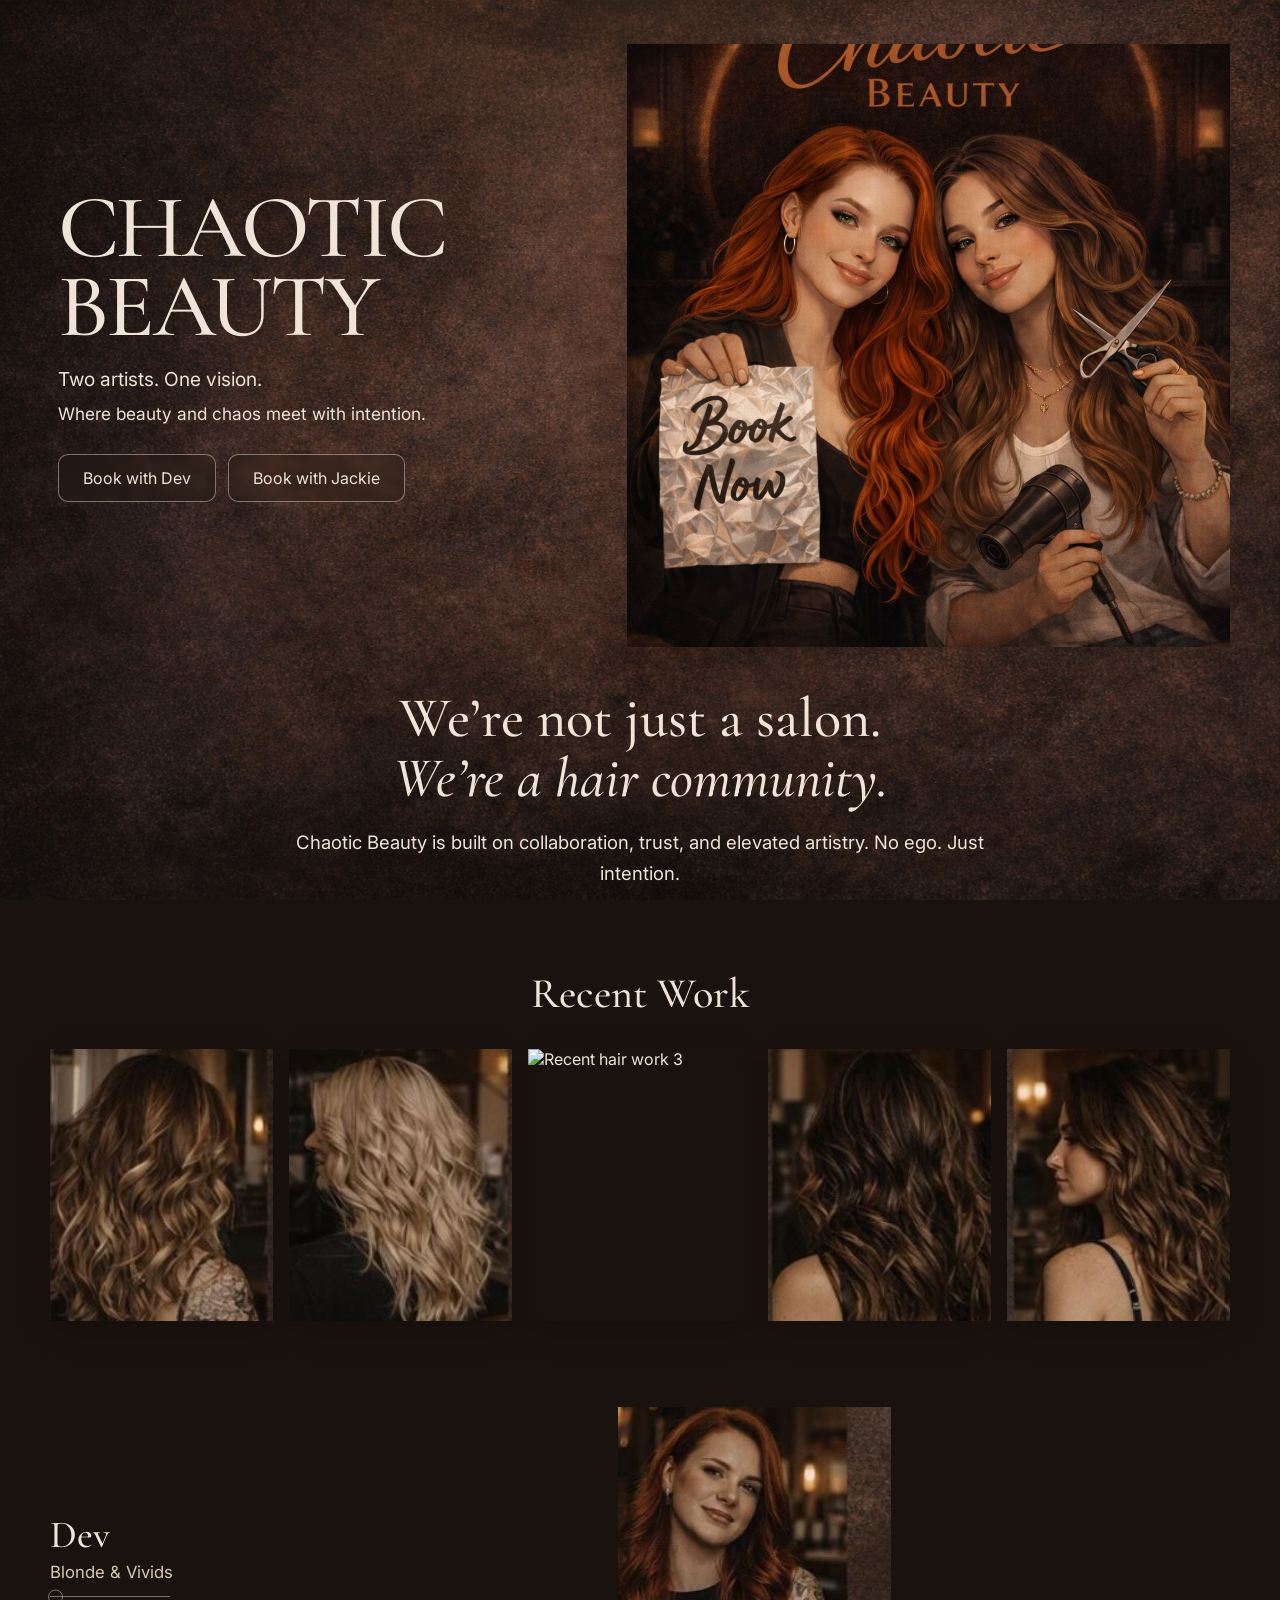
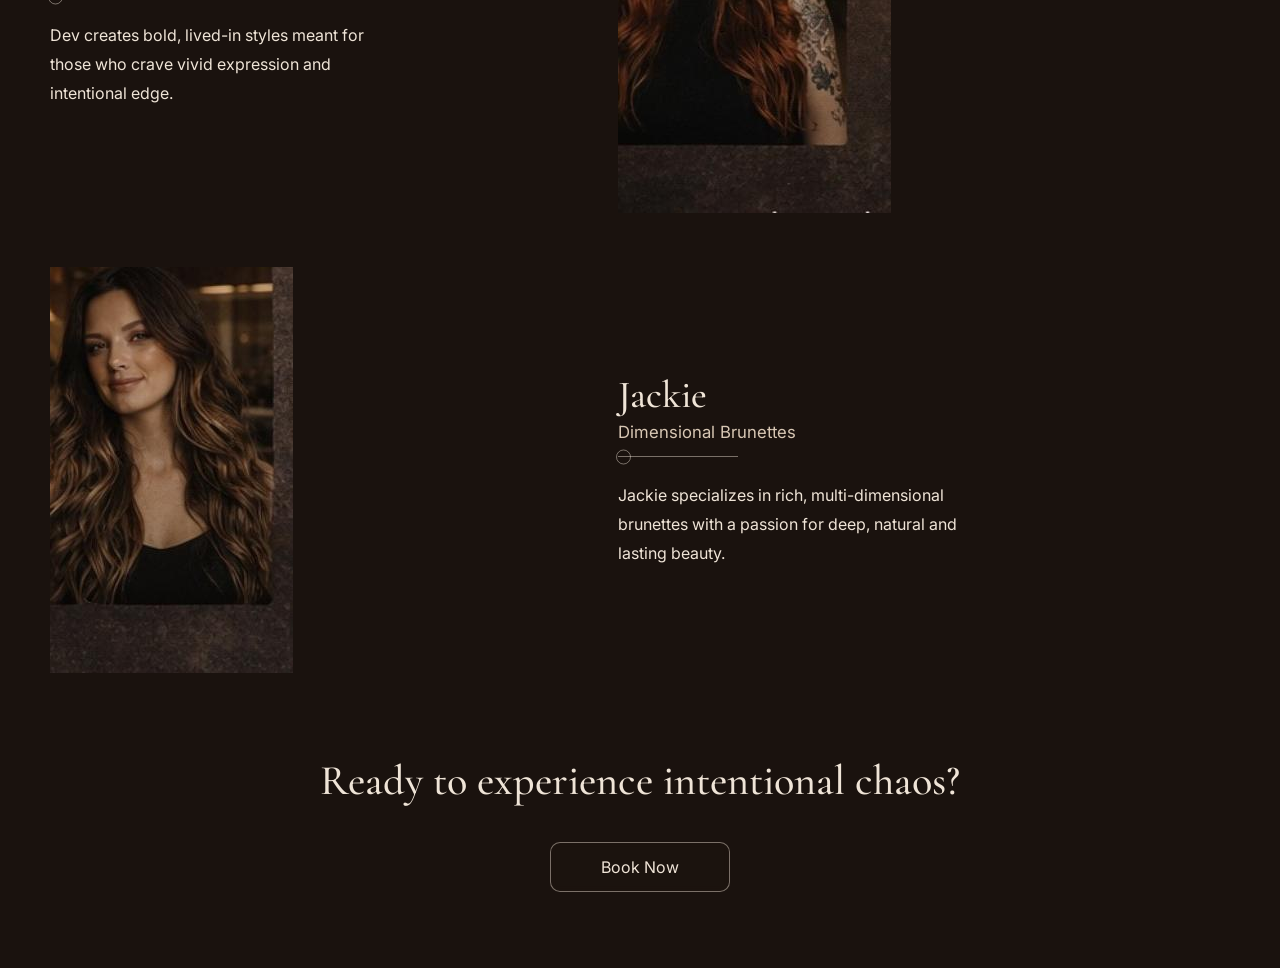
==== commit 69f8e7d3: "Update index.html" ====
--- a/index.html
+++ b/index.html
@@ -32,7 +32,7 @@
     </section>
 
     <section class="intro">
-      <h2>We’re not just a salon suite.<br><em>We’re a hair community.</em></h2>
+      <h2>We’re not just a salon.<br><em>We’re a hair community.</em></h2>
       <p>
         Chaotic Beauty is built on collaboration, trust, and elevated artistry.
         No ego. Just intention.
--- a/style.css
+++ b/style.css
@@ -0,0 +1,395 @@
+:root{
+  --text: #efe4d7;
+  --muted: #d8c7b4;
+  --line: rgba(239, 228, 215, 0.45);
+  --button-bg: rgba(34, 22, 16, 0.28);
+  --shadow: 0 10px 30px rgba(0,0,0,0.18);
+  --max-width: 1180px;
+}
+
+*{
+  box-sizing: border-box;
+  margin: 0;
+  padding: 0;
+}
+
+html{
+  scroll-behavior: smooth;
+}
+
+body{
+  font-family: 'Inter', sans-serif;
+  color: var(--text);
+  min-height: 100vh;
+  overflow-x: hidden;
+  position: relative;
+  background: #1a120e;
+}
+
+/* Background texture image */
+body::before{
+  content: "";
+  position: fixed;
+  inset: 0;
+  background: url('bg-title.jpg') center center / cover no-repeat;
+  z-index: -2;
+}
+
+/* Soft moody overlay */
+body::after{
+  content: "";
+  position: fixed;
+  inset: 0;
+  background:
+    radial-gradient(circle at top, rgba(181, 124, 82, 0.12), transparent 38%),
+    radial-gradient(circle at bottom, rgba(0, 0, 0, 0.34), transparent 45%);
+  z-index: -1;
+}
+
+img{
+  display: block;
+  width: 100%;
+  height: auto;
+}
+
+.site-shell{
+  width: min(calc(100% - 32px), var(--max-width));
+  margin: 0 auto;
+  padding: 44px 0 56px;
+  position: relative;
+  z-index: 1;
+}
+
+/* HERO */
+.hero{
+  display: grid;
+  grid-template-columns: 1fr 1.15fr;
+  gap: 52px;
+  align-items: center;
+  min-height: 520px;
+}
+
+.hero-text{
+  padding-left: 8px;
+}
+
+.hero h1{
+  font-family: 'Cormorant Garamond', serif;
+  font-size: clamp(4.2rem, 7vw, 6.8rem);
+  line-height: 0.88;
+  letter-spacing: -0.03em;
+  font-weight: 500;
+  margin-bottom: 20px;
+}
+
+.subhead{
+  font-size: clamp(1.15rem, 1.5vw, 1.5rem);
+  text-align: left;
+  color: var(--text);
+  margin-bottom: 10px;
+}
+
+.tagline{
+  font-size: clamp(1.05rem, 1.35vw, 1.45rem);
+  line-height: 1.45;
+  color: var(--text);
+  margin-bottom: 28px;
+}
+
+.hero-buttons{
+  display: flex;
+  gap: 12px;
+  flex-wrap: wrap;
+}
+
+.btn{
+  display: inline-flex;
+  align-items: center;
+  justify-content: center;
+  min-height: 48px;
+  padding: 12px 24px;
+  border: 1px solid var(--line);
+  border-radius: 10px;
+  color: var(--text);
+  text-decoration: none;
+  font-size: 1rem;
+  font-weight: 400;
+  background: var(--button-bg);
+  backdrop-filter: blur(3px);
+  -webkit-backdrop-filter: blur(3px);
+  transition: transform 0.18s ease, background 0.18s ease, border-color 0.18s ease;
+}
+
+.btn:hover{
+  transform: translateY(-1px);
+  background: rgba(53, 35, 27, 0.34);
+  border-color: rgba(239, 228, 215, 0.72);
+}
+
+.btn-large{
+  padding: 14px 34px;
+  min-width: 180px;
+}
+
+.hero-image{
+  width: 100%;
+  max-width: 650px;
+  justify-self: end;
+}
+
+.hero-image img{
+  width: 100%;
+  aspect-ratio: 1 / 1;
+  object-fit: cover;
+  box-shadow: var(--shadow);
+}
+
+/* INTRO */
+.intro{
+  text-align: center;
+  max-width: 860px;
+  margin: 42px auto 78px;
+}
+
+.intro h2{
+  font-family: 'Cormorant Garamond', serif;
+  font-size: clamp(2.5rem, 4.4vw, 4.2rem);
+  font-weight: 500;
+  line-height: 1.06;
+  margin-bottom: 18px;
+}
+
+.intro h2 em{
+  font-style: italic;
+}
+
+.intro p{
+  font-size: clamp(1.05rem, 1.45vw, 1.4rem);
+  line-height: 1.7;
+  max-width: 760px;
+  margin: 0 auto;
+  color: var(--text);
+}
+
+/* RECENT WORK */
+.recent-work{
+  margin-bottom: 86px;
+}
+
+.recent-work h3,
+.cta h3{
+  font-family: 'Cormorant Garamond', serif;
+  font-size: clamp(2.2rem, 3.3vw, 3.4rem);
+  font-weight: 500;
+  text-align: center;
+  margin-bottom: 30px;
+}
+
+.work-grid{
+  display: grid;
+  grid-template-columns: repeat(5, 1fr);
+  gap: 16px;
+}
+
+.work-grid img{
+  aspect-ratio: 0.82 / 1;
+  object-fit: cover;
+  box-shadow: var(--shadow);
+}
+
+/* ARTISTS */
+.artists{
+  display: grid;
+  gap: 54px;
+  margin-bottom: 82px;
+}
+
+.artist{
+  display: grid;
+  grid-template-columns: 0.95fr 1.1fr;
+  align-items: center;
+  gap: 40px;
+}
+
+.artist-right{
+  grid-template-columns: 0.95fr 1.1fr;
+}
+
+.artist-copy{
+  max-width: 340px;
+}
+
+.artist h4{
+  font-family: 'Cormorant Garamond', serif;
+  font-size: clamp(2.2rem, 3vw, 3.5rem);
+  font-weight: 500;
+  margin-bottom: 4px;
+}
+
+.artist-title{
+  font-size: 1.05rem;
+  color: var(--muted);
+  margin-bottom: 14px;
+}
+
+.line{
+  width: 120px;
+  height: 1px;
+  background: var(--line);
+  margin-bottom: 24px;
+  position: relative;
+}
+
+.line::before{
+  content: "";
+  width: 13px;
+  height: 13px;
+  border: 1px solid var(--line);
+  border-radius: 50%;
+  background: transparent;
+  position: absolute;
+  left: 0;
+  top: 50%;
+  transform: translate(-2px, -50%);
+}
+
+.artist-description{
+  font-size: 1rem;
+  line-height: 1.8;
+  color: var(--text);
+}
+
+.artist-photo{
+  max-width: 300px;
+}
+
+.artist-left{
+  justify-content: start;
+}
+
+.artist-left .artist-photo{
+  justify-self: start;
+}
+
+.artist-right{
+  justify-content: end;
+}
+
+.artist-right .artist-copy{
+  order: 1;
+}
+
+.artist-right .artist-photo{
+  justify-self: start;
+}
+
+.artist-right{
+  grid-template-columns: 0.95fr 1.1fr;
+}
+
+/* CTA */
+.cta{
+  text-align: center;
+  padding-bottom: 20px;
+}
+
+.cta .btn{
+  margin-top: 6px;
+}
+
+/* MOBILE */
+@media (max-width: 900px){
+  .site-shell{
+    width: min(calc(100% - 26px), 100%);
+    padding: 28px 0 42px;
+  }
+
+  .hero{
+    grid-template-columns: 1fr;
+    gap: 26px;
+    min-height: auto;
+  }
+
+  .hero-text{
+    padding-left: 0;
+    text-align: center;
+  }
+
+  .subhead,
+  .tagline{
+    text-align: center;
+  }
+
+  .hero-buttons{
+    justify-content: center;
+  }
+
+  .hero-image{
+    max-width: 100%;
+    justify-self: center;
+  }
+
+  .intro{
+    margin: 34px auto 54px;
+  }
+
+  .work-grid{
+    grid-template-columns: repeat(2, 1fr);
+    gap: 12px;
+  }
+
+  .artist,
+  .artist-right{
+    grid-template-columns: 1fr;
+    gap: 22px;
+    text-align: center;
+    justify-items: center;
+  }
+
+  .artist-copy,
+  .artist-photo{
+    max-width: 100%;
+  }
+
+  .artist-right .artist-copy,
+  .artist-right .artist-photo{
+    order: unset;
+  }
+
+  .line{
+    margin: 0 auto 22px;
+  }
+}
+
+@media (max-width: 560px){
+  .hero h1{
+    font-size: clamp(3.3rem, 16vw, 4.6rem);
+  }
+
+  .subhead{
+    font-size: 1.1rem;
+  }
+
+  .tagline{
+    font-size: 1rem;
+    line-height: 1.5;
+  }
+
+  .btn{
+    width: 100%;
+  }
+
+  .hero-buttons{
+    flex-direction: column;
+    width: 100%;
+  }
+
+  .work-grid{
+    grid-template-columns: 1fr;
+  }
+
+  .recent-work h3,
+  .cta h3{
+    margin-bottom: 22px;
+  }
+}
